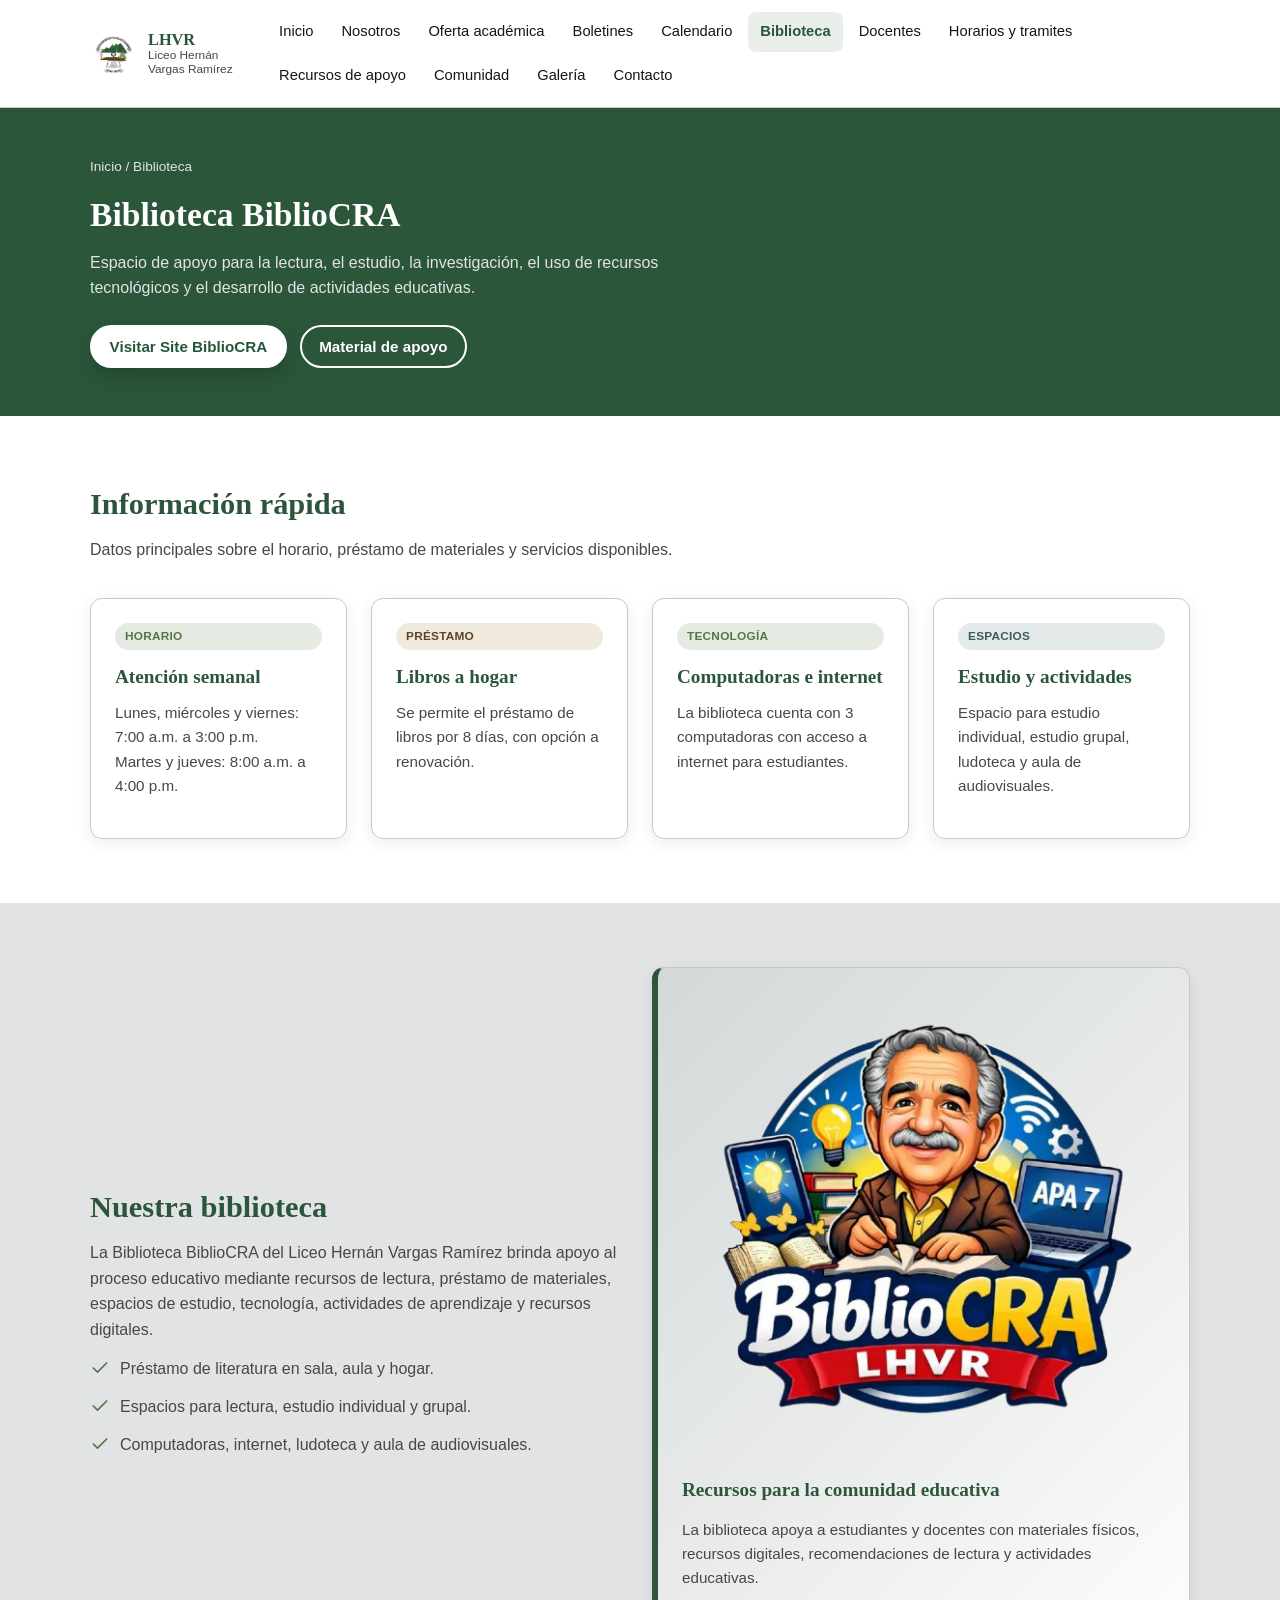
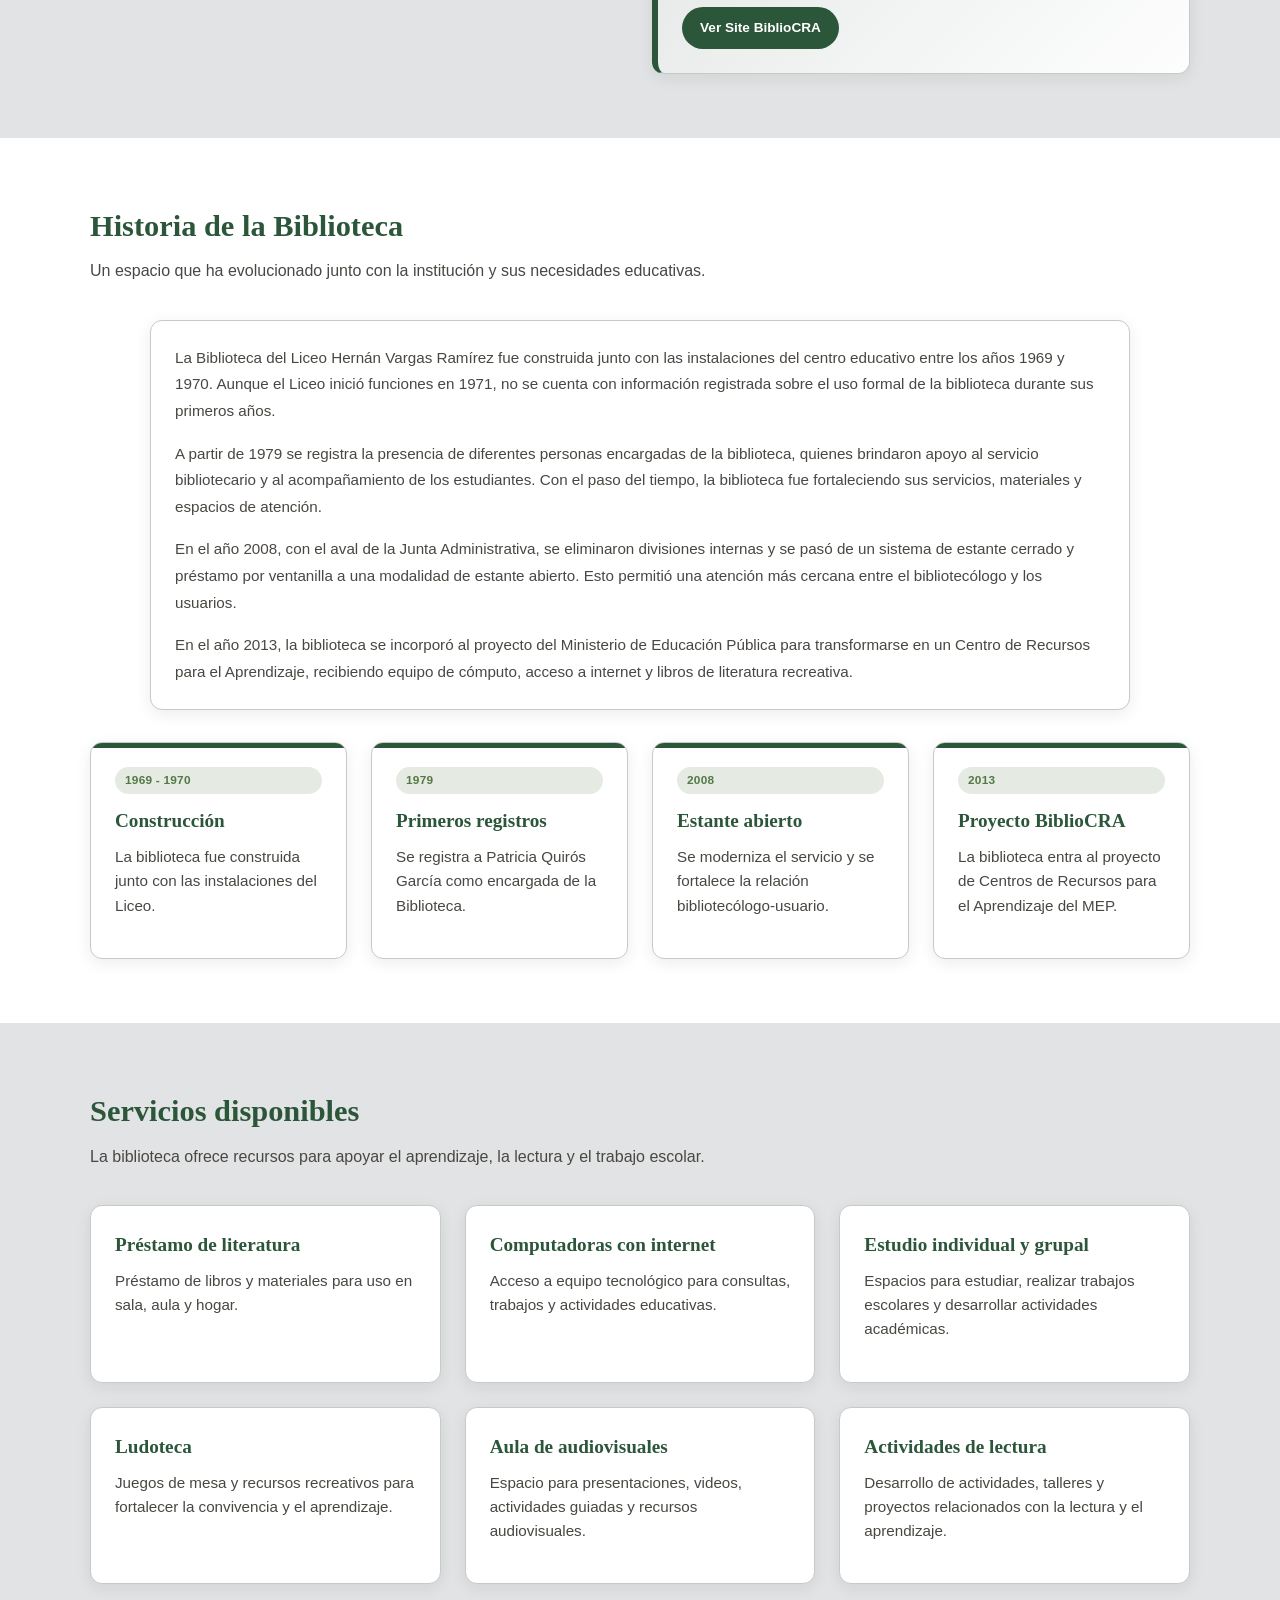
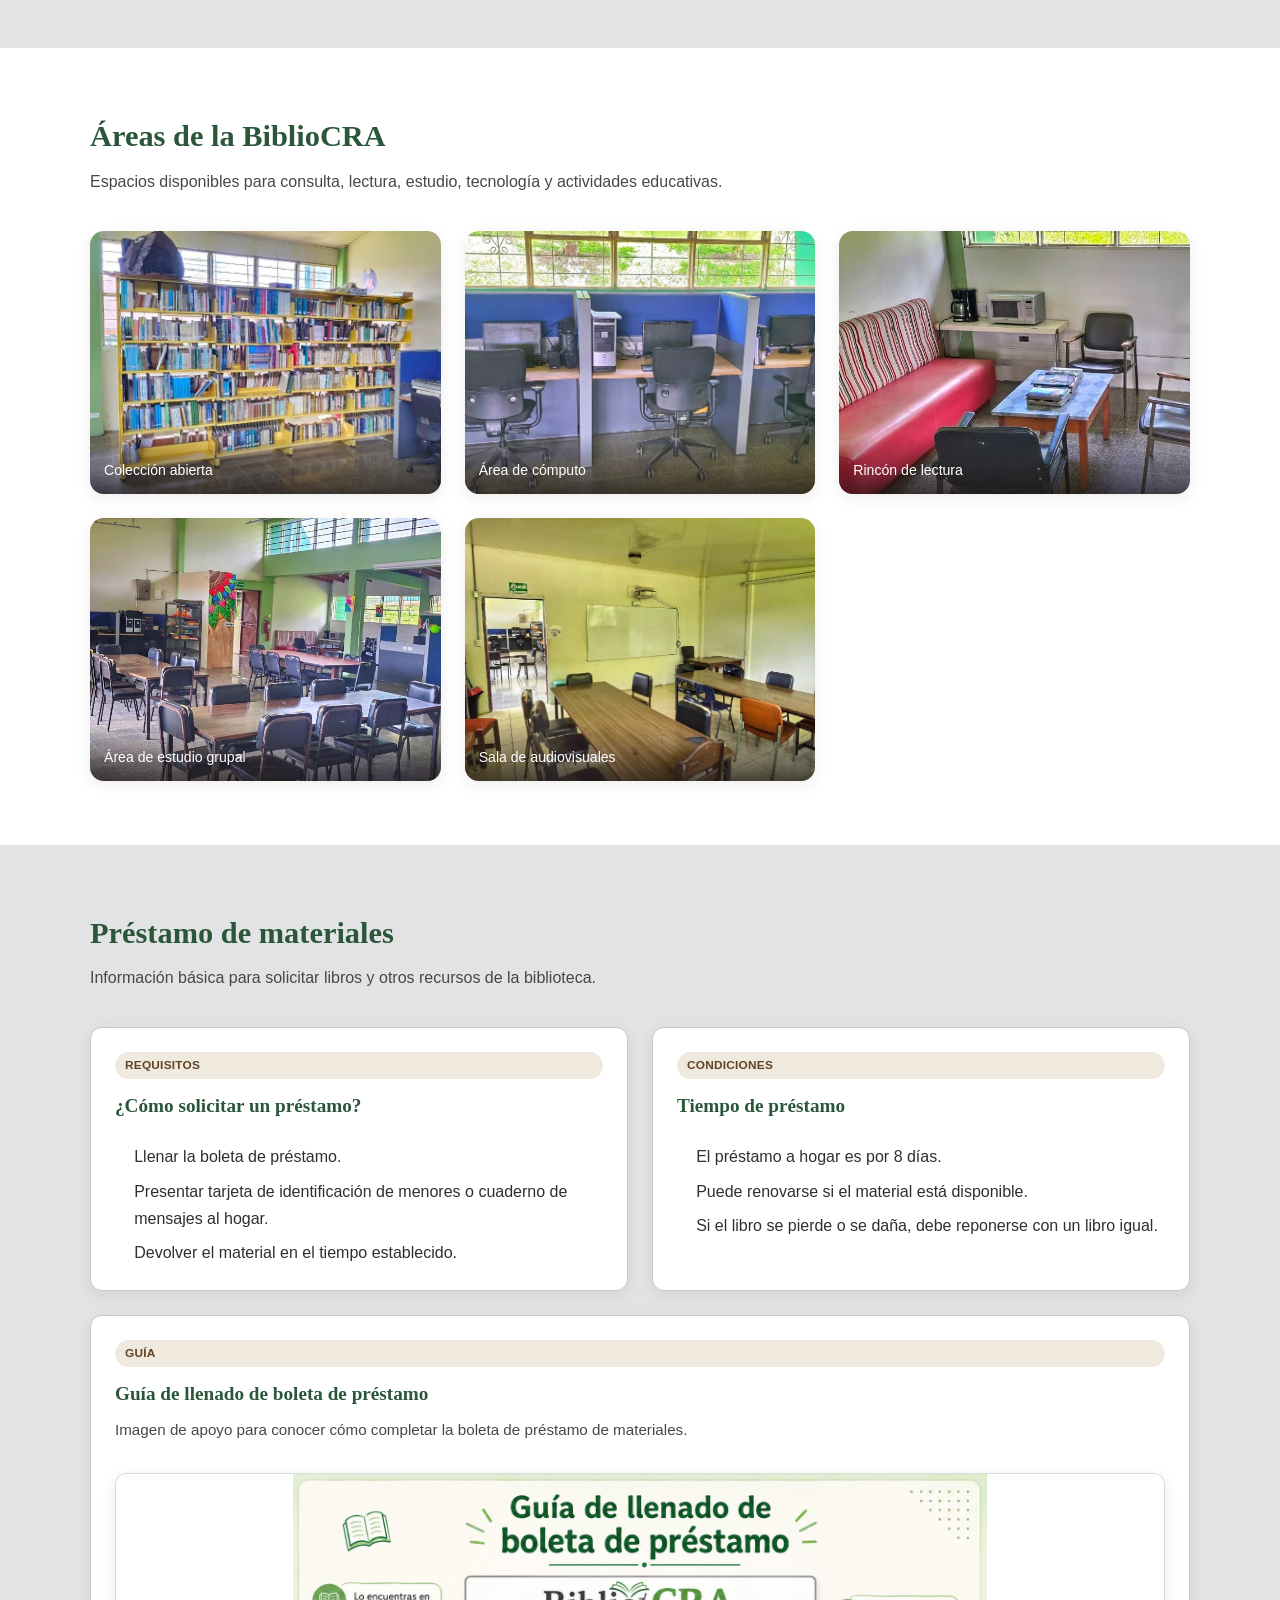
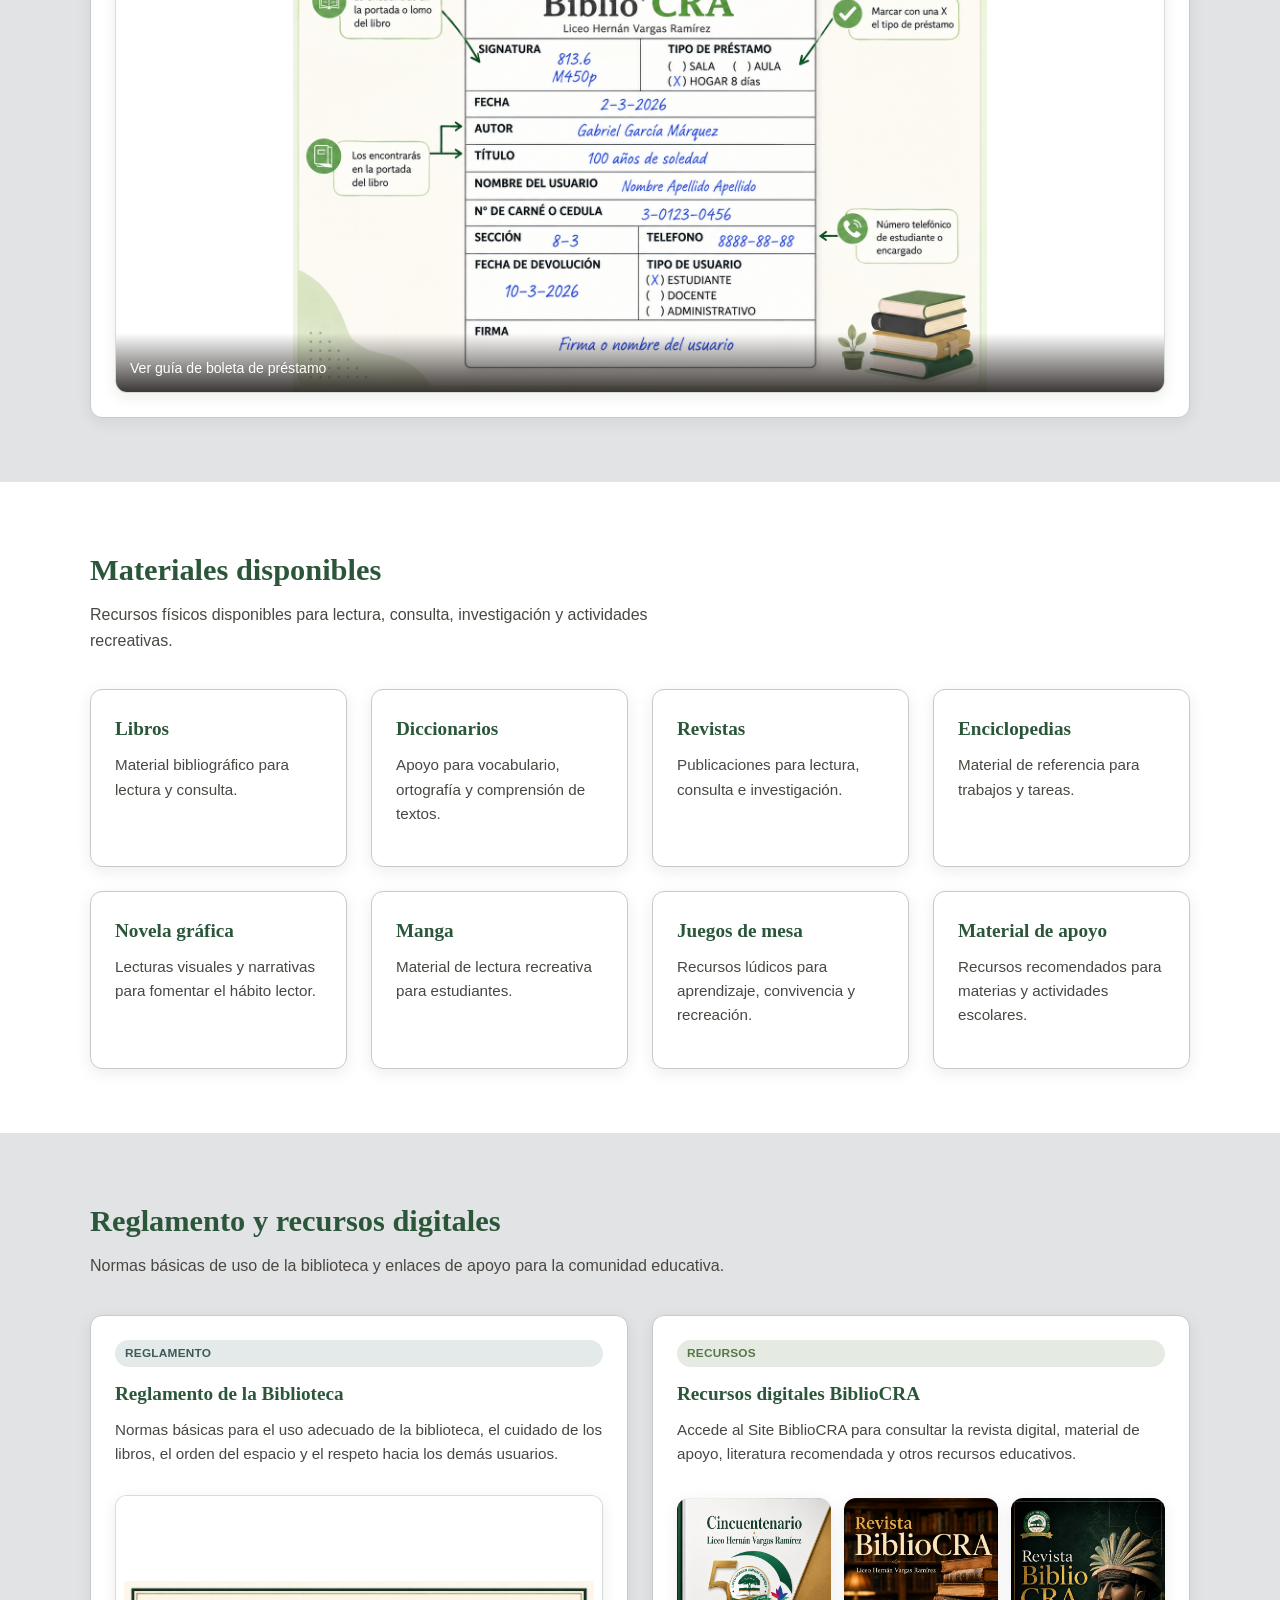
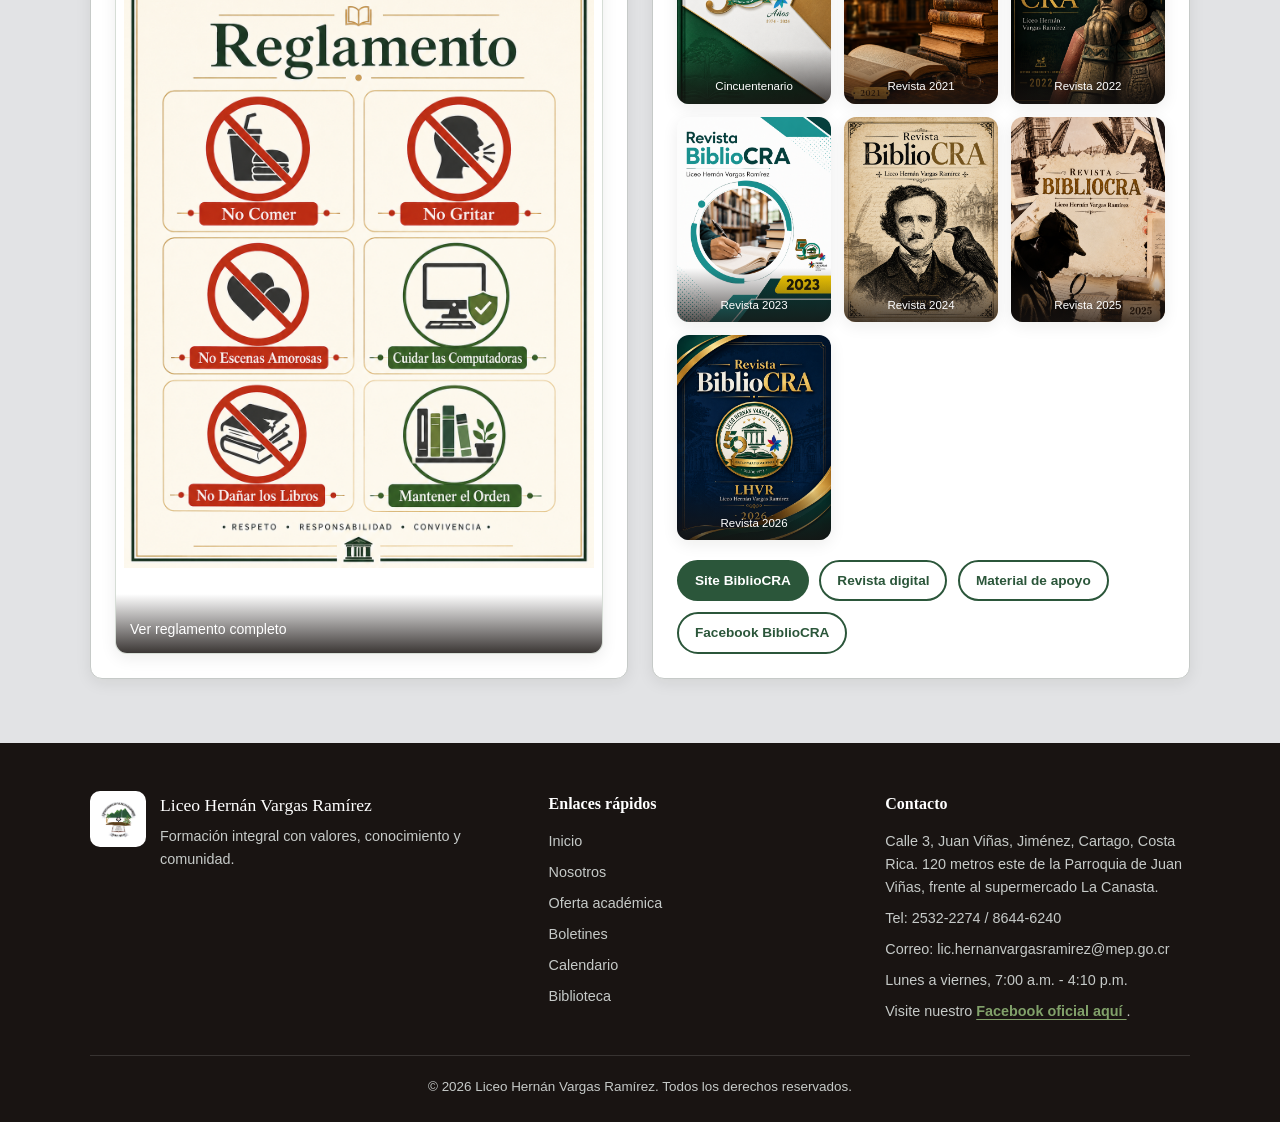
==== pages/biblioteca-recursos.html @ e60ad4ed "Add files via upload" ====
<!DOCTYPE html>
<html lang="es">

<head>
  <meta charset="UTF-8" />
  <meta name="viewport" content="width=device-width, initial-scale=1.0" />

  <title>Biblioteca BiblioCRA | Liceo Hernán Vargas Ramírez</title>

  <meta name="description"
    content="Biblioteca BiblioCRA del Liceo Hernán Vargas Ramírez: servicios, horarios, préstamo de libros, recursos digitales, reglamento y materiales de apoyo." />

  <meta name="theme-color" content="#2b563a" />

  <link rel="stylesheet" href="../css/estilos.css" />
  <link rel="stylesheet" href="../css/responsive.css" />
  <link rel="stylesheet" href="../css/biblioteca.css" />
  <link rel="icon" href="../assets/logos/logo-liceo.jpg" />
</head>

<body data-pagina="biblioteca">
  <div id="encabezado"></div>

  <main>
    <!-- Encabezado principal -->
    <section class="banda">
      <div class="contenedor">
        <p class="migas"><a href="../index.html">Inicio</a> / Biblioteca</p>

        <h1>Biblioteca BiblioCRA</h1>

        <p>
          Espacio de apoyo para la lectura, el estudio, la investigación, el uso de recursos tecnológicos
          y el desarrollo de actividades educativas.
        </p>

        <div class="tarjeta__pie">
          <a class="boton boton--primario" href="https://sites.google.com/view/sitesbibliocra/inicio?authuser=1"
            target="_blank" rel="noopener">
            Visitar Site BiblioCRA
          </a>

          <a class="boton boton--secundario" href="https://sites.google.com/view/sitesbibliocra/material-de-apoyo?authuser=1"
            target="_blank" rel="noopener">
            Material de apoyo
          </a>
        </div>
      </div>
    </section>

    <!-- Información rápida -->
    <section class="seccion">
      <div class="contenedor">
        <div class="encabezado-seccion">
          <h2 class="titulo-seccion">Información rápida</h2>
          <p class="subtitulo-seccion">
            Datos principales sobre el horario, préstamo de materiales y servicios disponibles.
          </p>
        </div>

        <div class="cuadricula cuadricula--4">
          <article class="tarjeta">
            <span class="etiqueta etiqueta--circular">Horario</span>
            <h3 class="tarjeta__titulo">Atención semanal</h3>
            <p class="tarjeta__texto">
              Lunes, miércoles y viernes: 7:00 a.m. a 3:00 p.m.
              <br />
              Martes y jueves: 8:00 a.m. a 4:00 p.m.
            </p>
          </article>

          <article class="tarjeta">
            <span class="etiqueta etiqueta--formulario">Préstamo</span>
            <h3 class="tarjeta__titulo">Libros a hogar</h3>
            <p class="tarjeta__texto">
              Se permite el préstamo de libros por 8 días, con opción a renovación.
            </p>
          </article>

          <article class="tarjeta">
            <span class="etiqueta etiqueta--boletin">Tecnología</span>
            <h3 class="tarjeta__titulo">Computadoras e internet</h3>
            <p class="tarjeta__texto">
              La biblioteca cuenta con 3 computadoras con acceso a internet para estudiantes.
            </p>
          </article>

          <article class="tarjeta">
            <span class="etiqueta etiqueta--reglamento">Espacios</span>
            <h3 class="tarjeta__titulo">Estudio y actividades</h3>
            <p class="tarjeta__texto">
              Espacio para estudio individual, estudio grupal, ludoteca y aula de audiovisuales.
            </p>
          </article>
        </div>
      </div>
    </section>

    <!-- Presentación -->
    <section class="seccion seccion--suave">
      <div class="contenedor">
        <div class="cuadricula cuadricula--2 biblioteca-presentacion">
          <div class="bloque-texto">
            <h2 class="titulo-seccion">Nuestra biblioteca</h2>

            <p>
              La Biblioteca BiblioCRA del Liceo Hernán Vargas Ramírez brinda apoyo al proceso educativo
              mediante recursos de lectura, préstamo de materiales, espacios de estudio, tecnología,
              actividades de aprendizaje y recursos digitales.
            </p>

            <ul class="lista-check">
              <li>
                <svg viewBox="0 0 24 24" fill="none" stroke="currentColor" stroke-width="2" stroke-linecap="round"
                  stroke-linejoin="round">
                  <path d="M20 6 9 17l-5-5" />
                </svg>
                Préstamo de literatura en sala, aula y hogar.
              </li>

              <li>
                <svg viewBox="0 0 24 24" fill="none" stroke="currentColor" stroke-width="2" stroke-linecap="round"
                  stroke-linejoin="round">
                  <path d="M20 6 9 17l-5-5" />
                </svg>
                Espacios para lectura, estudio individual y grupal.
              </li>

              <li>
                <svg viewBox="0 0 24 24" fill="none" stroke="currentColor" stroke-width="2" stroke-linecap="round"
                  stroke-linejoin="round">
                  <path d="M20 6 9 17l-5-5" />
                </svg>
                Computadoras, internet, ludoteca y aula de audiovisuales.
              </li>
            </ul>
          </div>

          <article class="tarjeta biblioteca-destacado">
          <div class="biblioteca-destacado__logo">
            <img src="../assets/img/08-Biblioteca-Logo.png" alt="Logo de BiblioCRA LHVR" loading="lazy" />
          </div>

          <h3 class="tarjeta__titulo">Recursos para la comunidad educativa</h3>

          <p class="tarjeta__texto">
            La biblioteca apoya a estudiantes y docentes con materiales físicos,
            recursos digitales, recomendaciones de lectura y actividades educativas.
          </p>

          <div class="tarjeta__pie">
            <a class="boton boton--primario boton--pequeno"
              href="https://sites.google.com/view/sitesbibliocra/inicio?authuser=1" target="_blank" rel="noopener">
              Ver Site BiblioCRA
            </a>
          </div>
        </article>
        </div>
      </div>
    </section>

    <!-- Historia -->
    <section class="seccion">
      <div class="contenedor">
        <div class="encabezado-seccion">
          <h2 class="titulo-seccion">Historia de la Biblioteca</h2>
          <p class="subtitulo-seccion">
            Un espacio que ha evolucionado junto con la institución y sus necesidades educativas.
          </p>
        </div>

        <article class="tarjeta biblioteca-historia">
          <p class="tarjeta__texto">
            La Biblioteca del Liceo Hernán Vargas Ramírez fue construida junto con las instalaciones del centro
            educativo entre los años 1969 y 1970. Aunque el Liceo inició funciones en 1971, no se cuenta con
            información registrada sobre el uso formal de la biblioteca durante sus primeros años.
          </p>

          <p class="tarjeta__texto">
            A partir de 1979 se registra la presencia de diferentes personas encargadas de la biblioteca,
            quienes brindaron apoyo al servicio bibliotecario y al acompañamiento de los estudiantes.
            Con el paso del tiempo, la biblioteca fue fortaleciendo sus servicios, materiales y espacios de atención.
          </p>

          <p class="tarjeta__texto">
            En el año 2008, con el aval de la Junta Administrativa, se eliminaron divisiones internas y se pasó
            de un sistema de estante cerrado y préstamo por ventanilla a una modalidad de estante abierto.
            Esto permitió una atención más cercana entre el bibliotecólogo y los usuarios.
          </p>

          <p class="tarjeta__texto">
            En el año 2013, la biblioteca se incorporó al proyecto del Ministerio de Educación Pública para
            transformarse en un Centro de Recursos para el Aprendizaje, recibiendo equipo de cómputo,
            acceso a internet y libros de literatura recreativa.
          </p>
        </article>

        <div class="cuadricula cuadricula--4 biblioteca-linea-tiempo">
          <article class="tarjeta">
            <span class="etiqueta etiqueta--circular">1969 - 1970</span>
            <h3 class="tarjeta__titulo">Construcción</h3>
            <p class="tarjeta__texto">
              La biblioteca fue construida junto con las instalaciones del Liceo.
            </p>
          </article>

          <article class="tarjeta">
            <span class="etiqueta etiqueta--circular">1979</span>
            <h3 class="tarjeta__titulo">Primeros registros</h3>
            <p class="tarjeta__texto">
              Se registra a Patricia Quirós García como encargada de la Biblioteca.
            </p>
          </article>

          <article class="tarjeta">
            <span class="etiqueta etiqueta--circular">2008</span>
            <h3 class="tarjeta__titulo">Estante abierto</h3>
            <p class="tarjeta__texto">
              Se moderniza el servicio y se fortalece la relación bibliotecólogo-usuario.
            </p>
          </article>

          <article class="tarjeta">
            <span class="etiqueta etiqueta--circular">2013</span>
            <h3 class="tarjeta__titulo">Proyecto BiblioCRA</h3>
            <p class="tarjeta__texto">
              La biblioteca entra al proyecto de Centros de Recursos para el Aprendizaje del MEP.
            </p>
          </article>
        </div>
      </div>
    </section>

    <!-- Servicios -->
    <section class="seccion seccion--suave">
      <div class="contenedor">
        <div class="encabezado-seccion">
          <h2 class="titulo-seccion">Servicios disponibles</h2>
          <p class="subtitulo-seccion">
            La biblioteca ofrece recursos para apoyar el aprendizaje, la lectura y el trabajo escolar.
          </p>
        </div>

        <div class="cuadricula cuadricula--3">
          <article class="tarjeta">
            <h3 class="tarjeta__titulo">Préstamo de literatura</h3>
            <p class="tarjeta__texto">
              Préstamo de libros y materiales para uso en sala, aula y hogar.
            </p>
          </article>

          <article class="tarjeta">
            <h3 class="tarjeta__titulo">Computadoras con internet</h3>
            <p class="tarjeta__texto">
              Acceso a equipo tecnológico para consultas, trabajos y actividades educativas.
            </p>
          </article>

          <article class="tarjeta">
            <h3 class="tarjeta__titulo">Estudio individual y grupal</h3>
            <p class="tarjeta__texto">
              Espacios para estudiar, realizar trabajos escolares y desarrollar actividades académicas.
            </p>
          </article>

          <article class="tarjeta">
            <h3 class="tarjeta__titulo">Ludoteca</h3>
            <p class="tarjeta__texto">
              Juegos de mesa y recursos recreativos para fortalecer la convivencia y el aprendizaje.
            </p>
          </article>

          <article class="tarjeta">
            <h3 class="tarjeta__titulo">Aula de audiovisuales</h3>
            <p class="tarjeta__texto">
              Espacio para presentaciones, videos, actividades guiadas y recursos audiovisuales.
            </p>
          </article>

          <article class="tarjeta">
            <h3 class="tarjeta__titulo">Actividades de lectura</h3>
            <p class="tarjeta__texto">
              Desarrollo de actividades, talleres y proyectos relacionados con la lectura y el aprendizaje.
            </p>
          </article>
        </div>
      </div>
    </section>

    <!-- Áreas de la biblioteca -->
    <section class="seccion">
      <div class="contenedor">
        <div class="encabezado-seccion">
          <h2 class="titulo-seccion">Áreas de la BiblioCRA</h2>
          <p class="subtitulo-seccion">
            Espacios disponibles para consulta, lectura, estudio, tecnología y actividades educativas.
          </p>
        </div>

        <div class="galeria biblioteca-galeria">
          <figure class="galeria__item">
            <img src="../assets/img/01-Biblioteca.jpg" alt="Colección abierta de la Biblioteca BiblioCRA"
              loading="lazy" />
            <figcaption class="galeria__pie">Colección abierta</figcaption>
          </figure>

          <figure class="galeria__item">
            <img src="../assets/img/02-Biblioteca.jpg" alt="Área de cómputo de la Biblioteca BiblioCRA"
              loading="lazy" />
            <figcaption class="galeria__pie">Área de cómputo</figcaption>
          </figure>

          <figure class="galeria__item">
            <img src="../assets/img/03-Biblioteca.jpg" alt="Rincón de lectura de la Biblioteca BiblioCRA"
              loading="lazy" />
            <figcaption class="galeria__pie">Rincón de lectura</figcaption>
          </figure>

          <figure class="galeria__item">
            <img src="../assets/img/04-Biblioteca.jpg" alt="Área de estudio grupal de la Biblioteca BiblioCRA"
              loading="lazy" />
            <figcaption class="galeria__pie">Área de estudio grupal</figcaption>
          </figure>

          <figure class="galeria__item">
            <img src="../assets/img/05-Biblioteca.jpg" alt="Sala de audiovisuales de la Biblioteca BiblioCRA"
              loading="lazy" />
            <figcaption class="galeria__pie">Sala de audiovisuales</figcaption>
          </figure>
        </div>
      </div>
    </section>

    <!-- Préstamo y guía -->
    <section class="seccion seccion--suave">
      <div class="contenedor">
        <div class="encabezado-seccion">
          <h2 class="titulo-seccion">Préstamo de materiales</h2>
          <p class="subtitulo-seccion">
            Información básica para solicitar libros y otros recursos de la biblioteca.
          </p>
        </div>

        <div class="cuadricula cuadricula--2">
          <article class="tarjeta">
            <span class="etiqueta etiqueta--formulario">Requisitos</span>
            <h3 class="tarjeta__titulo">¿Cómo solicitar un préstamo?</h3>

            <ul class="lista">
              <li>Llenar la boleta de préstamo.</li>
              <li>Presentar tarjeta de identificación de menores o cuaderno de mensajes al hogar.</li>
              <li>Devolver el material en el tiempo establecido.</li>
            </ul>
          </article>

          <article class="tarjeta">
            <span class="etiqueta etiqueta--formulario">Condiciones</span>
            <h3 class="tarjeta__titulo">Tiempo de préstamo</h3>

            <ul class="lista">
              <li>El préstamo a hogar es por 8 días.</li>
              <li>Puede renovarse si el material está disponible.</li>
              <li>Si el libro se pierde o se daña, debe reponerse con un libro igual.</li>
            </ul>
          </article>
        </div>

        <article class="tarjeta biblioteca-documentos">
          <span class="etiqueta etiqueta--formulario">Guía</span>
          <h3 class="tarjeta__titulo">Guía de llenado de boleta de préstamo</h3>
          <p class="tarjeta__texto">
            Imagen de apoyo para conocer cómo completar la boleta de préstamo de materiales.
          </p>

          <figure class="galeria__item biblioteca-documento">
            <img src="../assets/img/06-Biblioteca.png" alt="Guía de llenado de boleta de préstamo de la biblioteca"
              loading="lazy" />
            <figcaption class="galeria__pie">Ver guía de boleta de préstamo</figcaption>
          </figure>
        </article>
      </div>
    </section>

    <!-- Materiales disponibles -->
    <section class="seccion">
      <div class="contenedor">
        <div class="encabezado-seccion">
          <h2 class="titulo-seccion">Materiales disponibles</h2>
          <p class="subtitulo-seccion">
            Recursos físicos disponibles para lectura, consulta, investigación y actividades recreativas.
          </p>
        </div>

        <div class="cuadricula cuadricula--4">
          <article class="tarjeta">
            <h3 class="tarjeta__titulo">Libros</h3>
            <p class="tarjeta__texto">Material bibliográfico para lectura y consulta.</p>
          </article>

          <article class="tarjeta">
            <h3 class="tarjeta__titulo">Diccionarios</h3>
            <p class="tarjeta__texto">Apoyo para vocabulario, ortografía y comprensión de textos.</p>
          </article>

          <article class="tarjeta">
            <h3 class="tarjeta__titulo">Revistas</h3>
            <p class="tarjeta__texto">Publicaciones para lectura, consulta e investigación.</p>
          </article>

          <article class="tarjeta">
            <h3 class="tarjeta__titulo">Enciclopedias</h3>
            <p class="tarjeta__texto">Material de referencia para trabajos y tareas.</p>
          </article>

          <article class="tarjeta">
            <h3 class="tarjeta__titulo">Novela gráfica</h3>
            <p class="tarjeta__texto">Lecturas visuales y narrativas para fomentar el hábito lector.</p>
          </article>

          <article class="tarjeta">
            <h3 class="tarjeta__titulo">Manga</h3>
            <p class="tarjeta__texto">Material de lectura recreativa para estudiantes.</p>
          </article>

          <article class="tarjeta">
            <h3 class="tarjeta__titulo">Juegos de mesa</h3>
            <p class="tarjeta__texto">Recursos lúdicos para aprendizaje, convivencia y recreación.</p>
          </article>

          <article class="tarjeta">
            <h3 class="tarjeta__titulo">Material de apoyo</h3>
            <p class="tarjeta__texto">Recursos recomendados para materias y actividades escolares.</p>
          </article>
        </div>
      </div>
    </section>

    <!-- Reglamento y recursos digitales -->
    <section class="seccion seccion--suave">
      <div class="contenedor">
        <div class="encabezado-seccion">
          <h2 class="titulo-seccion">Reglamento y recursos digitales</h2>
          <p class="subtitulo-seccion">
            Normas básicas de uso de la biblioteca y enlaces de apoyo para la comunidad educativa.
          </p>
        </div>

        <div class="cuadricula cuadricula--2">
          <article class="tarjeta biblioteca-reglamento-card">
            <span class="etiqueta etiqueta--reglamento">Reglamento</span>
            <h3 class="tarjeta__titulo">Reglamento de la Biblioteca</h3>
            <p class="tarjeta__texto">
              Normas básicas para el uso adecuado de la biblioteca, el cuidado de los libros,
              el orden del espacio y el respeto hacia los demás usuarios.
            </p>
            <figure class="galeria__item biblioteca-documento">
              <img src="../assets/img/07-Biblioteca.png" alt="Reglamento de la Biblioteca BiblioCRA" loading="lazy" />
              <figcaption class="galeria__pie">Ver reglamento completo</figcaption>
            </figure>
          </article>

          <article class="tarjeta biblioteca-recursos-card">
            <span class="etiqueta etiqueta--boletin">Recursos</span>

            <h3 class="tarjeta__titulo">Recursos digitales BiblioCRA</h3>

            <p class="tarjeta__texto">
              Accede al Site BiblioCRA para consultar la revista digital, material de apoyo,
              literatura recomendada y otros recursos educativos.
            </p>

            <div class="biblioteca-revistas-mini">
              <figure class="galeria__item biblioteca-revista-mini">
                <img src="../assets/img/09-Bibliocra-50.png" alt="Cincuentenario LHVR" loading="lazy" />
                <figcaption class="galeria__pie">Cincuentenario</figcaption>
              </figure>

              <figure class="galeria__item biblioteca-revista-mini">
                <img src="../assets/img/10-Bibliocra-2021.png" alt="Revista BiblioCRA 2021" loading="lazy" />
                <figcaption class="galeria__pie">Revista 2021</figcaption>
              </figure>

              <figure class="galeria__item biblioteca-revista-mini">
                <img src="../assets/img/11-Bibliocra-2022.png" alt="Revista BiblioCRA 2022" loading="lazy" />
                <figcaption class="galeria__pie">Revista 2022</figcaption>
              </figure>

              <figure class="galeria__item biblioteca-revista-mini">
                <img src="../assets/img/12-Bibliocra-2023.png" alt="Revista BiblioCRA 2023" loading="lazy" />
                <figcaption class="galeria__pie">Revista 2023</figcaption>
              </figure>

              <figure class="galeria__item biblioteca-revista-mini">
                <img src="../assets/img/13-Bibliocra-2024.png" alt="Revista BiblioCRA 2024" loading="lazy" />
                <figcaption class="galeria__pie">Revista 2024</figcaption>
              </figure>

              <figure class="galeria__item biblioteca-revista-mini">
                <img src="../assets/img/14-Bibliocra-2025.png" alt="Revista BiblioCRA 2025" loading="lazy" />
                <figcaption class="galeria__pie">Revista 2025</figcaption>
              </figure>

              <figure class="galeria__item biblioteca-revista-mini">
                <img src="../assets/img/15-Bibliocra-2026.png" alt="Revista BiblioCRA 2026" loading="lazy" />
                <figcaption class="galeria__pie">Revista 2026</figcaption>
              </figure>
            </div>

            <div class="tarjeta__pie">
              <a class="boton boton--primario boton--pequeno"
                href="https://sites.google.com/view/sitesbibliocra/inicio?authuser=1" target="_blank" rel="noopener">
                Site BiblioCRA
              </a>

              <a class="boton boton--secundario boton--pequeno"
                href="https://sites.google.com/view/sitesbibliocra/revista-bibliocra?authuser=1" target="_blank"
                rel="noopener">
                Revista digital
              </a>

              <a class="boton boton--secundario boton--pequeno"
                href="https://sites.google.com/view/sitesbibliocra/material-de-apoyo?authuser=1" target="_blank"
                rel="noopener">
                Material de apoyo
              </a>

              <a class="boton boton--secundario boton--pequeno"
                href="https://www.facebook.com/biblioCRALHVR?locale=es_LA" target="_blank" rel="noopener">
                Facebook BiblioCRA
              </a>
            </div>
          </article>
        </div>
      </div>
    </section>
  </main>

  <!-- Lightbox para abrir imágenes en grande -->
  <div class="lightbox" id="lightboxGaleria" aria-hidden="true">
    <button class="lightbox__cerrar" id="cerrarLightbox" type="button" aria-label="Cerrar imagen">×</button>

    <div class="lightbox__contenido">
      <img id="lightboxImagen" src="" alt="" />
      <p id="lightboxTitulo"></p>
    </div>
  </div>

  <div id="pie"></div>

  <script src="../js/main.js"></script>
</body>

</html>
---- css/estilos.css ----
/* ============================================================
   ESTILOS PRINCIPALES - Liceo Hernán Vargas Ramírez
   ------------------------------------------------------------
   Estructura del archivo:
   1. Variables de color y tipografía (paleta del logo)
   2. Reset y base
   3. Utilidades y contenedores
   4. Encabezado / navegación
   5. Botones
   6. Hero / portada
   7. Secciones y títulos
   8. Tarjetas (cards)
   9. Componentes específicos (boletines, calendario, etc.)
   10. Pie de página (footer)
   NOTA: Los ajustes para móvil y tablet están en responsive.css
   ============================================================ */

/* ===== 1. VARIABLES (paleta basada en el logo) ===== */
:root {
  /* Colores base */
  --color-blanco: #ffffff;
  --color-negro: #191412;
  --color-gris-claro: #e2e3e5;
  --color-gris-medio: #c6cac8;

  /* Verdes institucionales */
  --verde-oscuro: #2b563a;
  /* color principal */
  --verde-medio: #547846;
  /* botones y detalles */
  --verde-claro: #81a16a;
  /* detalles secundarios */

  /* Marrones */
  --marron-tierra: #623418;
  --marron-oscuro: #5f4326;
  --dorado: #ae844b;
  /* acentos */

  /* Detalles puntuales */
  --rojo-vino: #9c443c;
  /* solo avisos importantes */
  --azul-verdoso: #84a19f;
  /* detalles suaves */

  /* Tokens semánticos */
  --fondo: var(--color-blanco);
  --fondo-suave: var(--color-gris-claro);
  --texto: var(--color-negro);
  --texto-suave: #4a4742;
  --borde: var(--color-gris-medio);

  /* Tipografía */
  --fuente-titulos: "Georgia", "Times New Roman", serif;
  --fuente-texto: "Segoe UI", "Helvetica Neue", Arial, sans-serif;

  /* Medidas */
  --ancho-max: 1140px;
  --radio: 12px;
  --sombra: 0 4px 16px rgba(25, 20, 18, 0.08);
  --sombra-fuerte: 0 8px 28px rgba(25, 20, 18, 0.14);
  --transicion: 0.2s ease;
}

/* ===== 2. RESET Y BASE ===== */
* {
  margin: 0;
  padding: 0;
  box-sizing: border-box;
}

html {
  scroll-behavior: smooth;
}

body {
  font-family: var(--fuente-texto);
  color: var(--texto);
  background-color: var(--fondo);
  line-height: 1.6;
  -webkit-font-smoothing: antialiased;
}

img {
  max-width: 100%;
  display: block;
}

a {
  color: var(--verde-oscuro);
  text-decoration: none;
  transition: color var(--transicion);
}

a:hover {
  color: var(--verde-medio);
}

ul {
  list-style: none;
}

/* ===== 3. UTILIDADES Y CONTENEDORES ===== */
.contenedor {
  width: 100%;
  max-width: var(--ancho-max);
  margin: 0 auto;
  padding: 0 20px;
}

.seccion {
  padding: 64px 0;
}

.seccion--suave {
  background-color: var(--fondo-suave);
}

.texto-centrado {
  text-align: center;
}

.espacio-superior {
  margin-top: 24px;
}

/* Etiqueta para marcar contenido editable / de ejemplo */
.editable {
  display: inline-block;
  font-size: 0.72rem;
  letter-spacing: 0.04em;
  text-transform: uppercase;
  color: var(--marron-oscuro);
  background-color: rgba(174, 132, 75, 0.16);
  border: 1px dashed var(--dorado);
  border-radius: 999px;
  padding: 2px 10px;
  margin-bottom: 12px;
}

/* ===== 4. ENCABEZADO / NAVEGACIÓN ===== */
.encabezado {
  position: sticky;
  top: 0;
  z-index: 100;
  background-color: var(--color-blanco);
  border-bottom: 1px solid var(--borde);
  box-shadow: 0 2px 8px rgba(25, 20, 18, 0.04);
}

.barra {
  display: flex;
  align-items: center;
  justify-content: space-between;
  gap: 16px;
  padding: 12px 20px;
  max-width: var(--ancho-max);
  margin: 0 auto;
}

/* Marca / logo en la barra */
.marca {
  display: flex;
  align-items: center;
  gap: 12px;
}

.marca__logo {
  width: 46px;
  height: auto;
}

.marca__texto {
  display: flex;
  flex-direction: column;
  line-height: 1.15;
}

.marca__nombre {
  font-family: var(--fuente-titulos);
  font-weight: 700;
  font-size: 1.02rem;
  color: var(--verde-oscuro);
}

.marca__lema {
  font-size: 0.74rem;
  color: var(--texto-suave);
}

/* Menú principal */
.menu {
  display: flex;
  align-items: center;
  gap: 4px;
  flex-wrap: wrap;
}

.menu__enlace {
  display: block;
  padding: 8px 12px;
  border-radius: 8px;
  font-size: 0.92rem;
  font-weight: 500;
  color: var(--texto);
}

.menu__enlace:hover {
  background-color: var(--fondo-suave);
  color: var(--verde-oscuro);
}

.menu__enlace.activo {
  color: var(--verde-oscuro);
  background-color: rgba(43, 86, 58, 0.1);
  font-weight: 600;
}

/* Botón hamburguesa (oculto en escritorio) */
.boton-menu {
  display: none;
  flex-direction: column;
  justify-content: center;
  gap: 5px;
  width: 44px;
  height: 44px;
  background: none;
  border: 1px solid var(--borde);
  border-radius: 8px;
  cursor: pointer;
}

.boton-menu span {
  display: block;
  width: 22px;
  height: 2px;
  margin: 0 auto;
  background-color: var(--verde-oscuro);
  transition: var(--transicion);
}

/* ===== 5. BOTONES ===== */
.boton {
  display: inline-flex;
  align-items: center;
  justify-content: center;
  gap: 8px;
  padding: 12px 22px;
  border-radius: 999px;
  font-size: 0.95rem;
  font-weight: 600;
  cursor: pointer;
  border: 2px solid transparent;
  transition: var(--transicion);
  text-align: center;
}

.boton--primario {
  background-color: var(--verde-oscuro);
  color: var(--color-blanco);
}

.boton--primario:hover {
  background-color: var(--verde-medio);
  color: var(--color-blanco);
}

.boton--secundario {
  background-color: transparent;
  color: var(--verde-oscuro);
  border-color: var(--verde-oscuro);
}

.boton--secundario:hover {
  background-color: var(--verde-oscuro);
  color: var(--color-blanco);
}

.boton--dorado {
  background-color: var(--dorado);
  color: var(--color-negro);
}

.boton--dorado:hover {
  background-color: var(--marron-oscuro);
  color: var(--color-blanco);
}

.boton--pequeno {
  padding: 8px 16px;
  font-size: 0.85rem;
}

/* ===== 6. HERO / PORTADA ===== */
.hero {
  background-color: var(--fondo-suave);
  padding: 56px 0;
}

.hero__grid {
  display: grid;
  grid-template-columns: 320px 1fr;
  align-items: center;
  gap: 48px;
}

/* Espacio grande, vertical y destacado para el logo */
.hero__logo-marco {
  background-color: var(--color-blanco);
  border: 1px solid var(--borde);
  border-radius: var(--radio);
  box-shadow: var(--sombra);
  padding: 28px;
  display: flex;
  align-items: center;
  justify-content: center;
}

.hero__logo {
  width: 100%;
  max-width: 240px;
  height: auto;
}

.hero__nombre {
  font-family: var(--fuente-titulos);
  font-size: 2.4rem;
  color: var(--verde-oscuro);
  line-height: 1.15;
  margin-bottom: 12px;
}

.hero__lema {
  font-size: 1.15rem;
  color: var(--texto-suave);
  max-width: 520px;
  margin-bottom: 24px;
}

.hero__acciones {
  display: flex;
  flex-wrap: wrap;
  gap: 12px;
}

/* ===== 7. SECCIONES Y TÍTULOS ===== */
.titulo-seccion {
  font-family: var(--fuente-titulos);
  font-size: 1.9rem;
  color: var(--verde-oscuro);
  margin-bottom: 8px;
}

.subtitulo-seccion {
  color: var(--texto-suave);
  max-width: 640px;
  margin-bottom: 36px;
}

.encabezado-seccion {
  margin-bottom: 36px;
}

/* Banda / encabezado de páginas internas */
.banda {
  background-color: var(--verde-oscuro);
  color: var(--color-blanco);
  padding: 48px 0;
}

.banda h1 {
  font-family: var(--fuente-titulos);
  font-size: 2.1rem;
  margin-bottom: 8px;
}

.banda p {
  color: var(--color-gris-claro);
  max-width: 620px;
}

/* Migas de pan */
.migas {
  font-size: 0.85rem;
  color: var(--color-gris-medio);
  margin-bottom: 10px;
}

.migas a {
  color: var(--color-gris-claro);
}

/* ===== 8. TARJETAS (CARDS) ===== */
.cuadricula {
  display: grid;
  gap: 24px;
}

.cuadricula--2 {
  grid-template-columns: repeat(2, 1fr);
}

.cuadricula--3 {
  grid-template-columns: repeat(3, 1fr);
}

.cuadricula--4 {
  grid-template-columns: repeat(4, 1fr);
}

.tarjeta {
  background-color: var(--color-blanco);
  border: 1px solid var(--borde);
  border-radius: var(--radio);
  padding: 24px;
  box-shadow: var(--sombra);
  transition: transform var(--transicion), box-shadow var(--transicion);
  display: flex;
  flex-direction: column;
  height: 100%;
}

.tarjeta:hover {
  transform: translateY(-4px);
  box-shadow: var(--sombra-fuerte);
}

.tarjeta__icono {
  width: 48px;
  height: 48px;
  display: flex;
  align-items: center;
  justify-content: center;
  border-radius: 12px;
  background-color: rgba(43, 86, 58, 0.1);
  color: var(--verde-oscuro);
  margin-bottom: 16px;
}

.tarjeta__icono svg {
  width: 24px;
  height: 24px;
}

.tarjeta__titulo {
  font-family: var(--fuente-titulos);
  font-size: 1.2rem;
  color: var(--verde-oscuro);
  margin-bottom: 8px;
}

.tarjeta__texto {
  color: var(--texto-suave);
  font-size: 0.95rem;
  margin-bottom: 16px;
  flex-grow: 1;
}

.tarjeta__pie {
  margin-top: auto;
  display: flex;
  flex-wrap: wrap;
  gap: 8px;
  align-items: center;
}

/* Accesos rápidos (tarjeta-enlace) */
.acceso {
  text-align: left;
}

.acceso:hover .tarjeta__titulo {
  color: var(--verde-medio);
}

/* Etiquetas / chips de categoría */
.etiqueta {
  display: inline-block;
  font-size: 0.74rem;
  font-weight: 600;
  letter-spacing: 0.02em;
  text-transform: uppercase;
  padding: 4px 10px;
  border-radius: 999px;
  margin-bottom: 12px;
}

.etiqueta--boletin {
  background-color: rgba(84, 120, 70, 0.15);
  color: var(--verde-medio);
}

.etiqueta--comunicado {
  background-color: rgba(174, 132, 75, 0.18);
  color: var(--marron-oscuro);
}

.etiqueta--aviso {
  background-color: rgba(156, 68, 60, 0.14);
  color: var(--rojo-vino);
}

.etiqueta--reglamento {
  background-color: rgba(132, 161, 159, 0.22);
  color: #3d5b59;
}

.etiqueta--circular {
  background-color: rgba(84, 120, 70, 0.15);
  color: var(--verde-medio);
}

.etiqueta--formulario {
  background-color: rgba(174, 132, 75, 0.18);
  color: var(--marron-oscuro);
}

.tarjeta__fecha {
  font-size: 0.82rem;
  color: var(--texto-suave);
  margin-bottom: 6px;
}

/* ===== 9. COMPONENTES ESPECÍFICOS ===== */

/* Filtros (botones de categoría) */
.filtros {
  display: flex;
  flex-wrap: wrap;
  gap: 8px;
  margin-bottom: 28px;
}

.filtro {
  padding: 8px 16px;
  border-radius: 999px;
  border: 1px solid var(--borde);
  background-color: var(--color-blanco);
  color: var(--texto);
  font-size: 0.88rem;
  cursor: pointer;
  transition: var(--transicion);
}

.filtro:hover {
  border-color: var(--verde-medio);
}

.filtro.activo {
  background-color: var(--verde-oscuro);
  color: var(--color-blanco);
  border-color: var(--verde-oscuro);
}

/* Mensaje de carga / vacío */
.estado {
  text-align: center;
  color: var(--texto-suave);
  padding: 40px 0;
  font-style: italic;
}

/* Calendario: lista de actividades */
.actividad {
  display: flex;
  gap: 20px;
  align-items: flex-start;
  background-color: var(--color-blanco);
  border: 1px solid var(--borde);
  border-left: 4px solid var(--verde-medio);
  border-radius: var(--radio);
  padding: 20px;
  box-shadow: var(--sombra);
}

.actividad__fecha {
  flex-shrink: 0;
  width: 76px;
  text-align: center;
  background-color: var(--verde-oscuro);
  color: var(--color-blanco);
  border-radius: 10px;
  padding: 10px 6px;
}

.actividad__dia {
  display: block;
  font-size: 1.6rem;
  font-weight: 700;
  font-family: var(--fuente-titulos);
  line-height: 1;
}

.actividad__mes {
  display: block;
  font-size: 0.72rem;
  text-transform: uppercase;
  letter-spacing: 0.06em;
  margin-top: 4px;
}

.actividad__info h3 {
  font-family: var(--fuente-titulos);
  color: var(--verde-oscuro);
  font-size: 1.12rem;
  margin-bottom: 4px;
}

.actividad__info p {
  color: var(--texto-suave);
  font-size: 0.92rem;
  margin-bottom: 6px;
}

.actividad__lugar {
  font-size: 0.82rem;
  color: var(--marron-oscuro);
  font-weight: 600;
}

.lista-actividades {
  display: grid;
  gap: 16px;
}

/* Directorio docente */
.docente {
  text-align: center;
  align-items: center;
}

.docente__avatar {
  width: 84px;
  height: 84px;
  border-radius: 50%;
  background-color: var(--fondo-suave);
  color: var(--verde-oscuro);
  display: flex;
  align-items: center;
  justify-content: center;
  font-family: var(--fuente-titulos);
  font-size: 1.6rem;
  font-weight: 700;
  margin: 0 auto 14px;
  border: 2px solid var(--verde-claro);
}

.docente__nombre {
  font-family: var(--fuente-titulos);
  font-size: 1.1rem;
  color: var(--verde-oscuro);
  margin-bottom: 2px;
}

.docente__area {
  color: var(--marron-oscuro);
  font-weight: 600;
  font-size: 0.9rem;
  margin-bottom: 10px;
}

.docente__correo {
  font-size: 0.86rem;
  word-break: break-word;
}

/* Galería */
.galeria {
  display: grid;
  grid-template-columns: repeat(3, 1fr);
  gap: 16px;
}

.galeria__item {
  position: relative;
  border-radius: var(--radio);
  overflow: hidden;
  box-shadow: var(--sombra);
  aspect-ratio: 4 / 3;
}

.galeria__item img {
  width: 100%;
  height: 100%;
  object-fit: cover;
  transition: transform 0.4s ease;
}

.galeria__item:hover img {
  transform: scale(1.05);
}

.galeria__pie {
  position: absolute;
  left: 0;
  right: 0;
  bottom: 0;
  background: linear-gradient(to top, rgba(25, 20, 18, 0.75), transparent);
  color: var(--color-blanco);
  padding: 24px 14px 12px;
  font-size: 0.88rem;
}

/* Listas con icono (info comunidad, biblioteca) */
.lista-check {
  display: grid;
  gap: 12px;
}

.lista-check li {
  display: flex;
  gap: 10px;
  align-items: flex-start;
  color: var(--texto-suave);
}

.lista-check svg {
  flex-shrink: 0;
  width: 20px;
  height: 20px;
  color: var(--verde-medio);
  margin-top: 2px;
}

/* Bloque de texto / contenido editable */
.bloque-texto h3 {
  font-family: var(--fuente-titulos);
  color: var(--verde-oscuro);
  font-size: 1.25rem;
  margin-bottom: 10px;
  margin-top: 24px;
}

.bloque-texto h3:first-child {
  margin-top: 0;
}

.bloque-texto p {
  color: var(--texto-suave);
  margin-bottom: 14px;
}

/* Datos institucionales (lista) */
.datos {
  display: grid;
  gap: 14px;
}

.datos li {
  display: flex;
  justify-content: space-between;
  gap: 16px;
  padding-bottom: 12px;
  border-bottom: 1px solid var(--borde);
}

.datos li span:first-child {
  color: var(--texto-suave);
}

.datos li span:last-child {
  font-weight: 600;
  text-align: right;
}

/* Formulario de contacto */
.formulario {
  display: grid;
  gap: 16px;
}

.campo {
  display: flex;
  flex-direction: column;
  gap: 6px;
}

.campo label {
  font-size: 0.88rem;
  font-weight: 600;
}

.campo input,
.campo textarea {
  font-family: inherit;
  font-size: 0.95rem;
  padding: 12px 14px;
  border: 1px solid var(--borde);
  border-radius: 10px;
  background-color: var(--color-blanco);
  color: var(--texto);
}

.campo input:focus,
.campo textarea:focus {
  outline: 2px solid var(--verde-claro);
  border-color: var(--verde-medio);
}

/* Mensaje de estado del formulario (validación) */
.formulario__estado {
  font-size: 0.9rem;
  font-weight: 600;
  min-height: 1.2em;
}

.formulario__estado--error {
  color: #b3261e;
}

.formulario__estado--exito {
  color: var(--verde-medio);
}

/* Mapa de contacto */
body[data-pagina="contacto"] .mapa-marco {
  width: 100%;
  height: 360px;
  padding: 0;
  margin: 0;
  overflow: hidden;
  border-radius: var(--radio);
  border: 1px solid var(--borde);
  box-shadow: var(--sombra);
  background-color: var(--fondo-suave);
}

body[data-pagina="contacto"] .mapa-marco iframe {
  width: 100%;
  height: 100%;
  display: block;
  border: 0;
}

@media (max-width: 768px) {
  body[data-pagina="contacto"] .mapa-marco {
    height: 300px;
  }
}

/* Tarjeta de información de contacto */
.info-contacto {
  display: grid;
  gap: 18px;
}

.info-contacto li {
  display: flex;
  gap: 12px;
  align-items: flex-start;
}

.info-contacto svg {
  flex-shrink: 0;
  width: 22px;
  height: 22px;
  color: var(--verde-medio);
  margin-top: 2px;
}

.info-contacto strong {
  display: block;
  color: var(--verde-oscuro);
  font-family: var(--fuente-titulos);
  margin-bottom: 2px;
}

.info-contacto__enlace {
  color: var(--verde-oscuro);
  font-weight: 700;
  text-decoration: underline;
  text-underline-offset: 3px;
}

.info-contacto__enlace:hover {
  color: var(--verde-claro);
}

/* ===== 10. PIE DE PÁGINA (FOOTER) ===== */
.pie {
  background-color: var(--color-negro);
  color: var(--color-gris-claro);
  padding: 48px 0 24px;
}

.pie__grid {
  display: grid;
  grid-template-columns: 1.4fr 1fr 1fr;
  gap: 32px;
  margin-bottom: 32px;
}

.pie__marca {
  display: flex;
  gap: 14px;
  align-items: flex-start;
}

.pie__logo {
  width: 56px;
  background-color: var(--color-blanco);
  border-radius: 10px;
  padding: 6px;
}

.pie__nombre {
  font-family: var(--fuente-titulos);
  color: var(--color-blanco);
  font-size: 1.1rem;
  margin-bottom: 6px;
}

.pie__texto {
  font-size: 0.9rem;
  color: var(--color-gris-medio);
  max-width: 320px;
}

.pie h4 {
  color: var(--color-blanco);
  font-family: var(--fuente-titulos);
  margin-bottom: 14px;
  font-size: 1rem;
}

.pie__lista {
  display: grid;
  gap: 8px;
}

.pie__lista a,
.pie__lista li {
  color: var(--color-gris-medio);
  font-size: 0.9rem;
}

.pie__lista a:hover {
  color: var(--verde-claro);
}

.pie__lista a.pie__link-social {
  color: var(--verde-claro);
  font-weight: 700;
  text-decoration: underline;
  text-underline-offset: 3px;
}

.pie__lista a.pie__link-social:hover {
  color: var(--color-blanco);
}

.pie__base {
  border-top: 1px solid rgba(226, 227, 229, 0.15);
  padding-top: 20px;
  text-align: center;
  font-size: 0.84rem;
  color: var(--color-gris-medio);
}

/* Foco visible para accesibilidad */
:focus-visible {
  outline: 3px solid var(--verde-claro);
  outline-offset: 2px;
}


/* ============================================================
   LIGHTBOX DE GALERÍA
   ------------------------------------------------------------
   Permite abrir las imágenes de la galería en grande.
   ============================================================ */

.galeria__item {
  cursor: pointer;
}

.galeria__item:focus {
  outline: 3px solid var(--verde-claro);
  outline-offset: 4px;
}

body.sin-scroll {
  overflow: hidden;
}

.lightbox {
  position: fixed;
  inset: 0;
  z-index: 9999;
  display: flex;
  align-items: center;
  justify-content: center;
  padding: 24px;
  background: rgba(0, 0, 0, 0.82);
  opacity: 0;
  visibility: hidden;
  pointer-events: none;
  transition: opacity 0.25s ease, visibility 0.25s ease;
}

.lightbox.lightbox--activo {
  opacity: 1;
  visibility: visible;
  pointer-events: auto;
}

.lightbox__contenido {
  max-width: 1100px;
  width: 100%;
  text-align: center;
}

.lightbox__contenido img {
  max-width: 100%;
  max-height: 78vh;
  margin: 0 auto;
  object-fit: contain;
  border-radius: 14px;
  box-shadow: 0 18px 50px rgba(0, 0, 0, 0.45);
  background: #111;
}

#lightboxTitulo {
  margin-top: 14px;
  color: #ffffff;
  font-size: 1rem;
  font-weight: 700;
}

.lightbox__cerrar {
  position: absolute;
  top: 22px;
  right: 24px;
  width: 44px;
  height: 44px;
  border: none;
  border-radius: 999px;
  background: #ffffff;
  color: #173824;
  font-size: 2rem;
  line-height: 1;
  cursor: pointer;
  font-weight: 700;
  transition: background 0.2s ease, transform 0.2s ease;
}

.lightbox__cerrar:hover {
  background: #e8f1ec;
  transform: scale(1.05);
}

@media (max-width: 600px) {
  .lightbox {
    padding: 16px;
  }

  .lightbox__contenido img {
    max-height: 72vh;
  }

  .lightbox__cerrar {
    top: 14px;
    right: 14px;
    width: 40px;
    height: 40px;
    font-size: 1.7rem;
  }

  #lightboxTitulo {
    font-size: 0.9rem;
  }
}

/* ===== DATOS INSTITUCIONALES - NOSOTROS ===== */
body[data-pagina="nosotros"] .datos-institucionales .contenedor {
  grid-template-columns: 0.7fr 1.3fr;
  gap: 4rem;
}

body[data-pagina="nosotros"] .datos-institucionales .bloque-texto {
  min-width: 300px;
}

body[data-pagina="nosotros"] .datos-institucionales .titulo-seccion {
  white-space: nowrap;
}

body[data-pagina="nosotros"] .datos-institucionales .datos {
  width: 760px;
  max-width: 760px;
  justify-self: end;
  transform: translateX(320px);
}

@media (max-width: 1200px) {
  body[data-pagina="nosotros"] .datos-institucionales .datos {
    transform: translateX(40px);
  }
}

@media (max-width: 900px) {
  body[data-pagina="nosotros"] .datos-institucionales .contenedor {
    grid-template-columns: 1fr;
    gap: 2rem;
  }

  body[data-pagina="nosotros"] .datos-institucionales .bloque-texto {
    min-width: 0;
  }

  body[data-pagina="nosotros"] .datos-institucionales .titulo-seccion {
    white-space: normal;
  }

  body[data-pagina="nosotros"] .datos-institucionales .datos {
    width: 100%;
    max-width: 100%;
    justify-self: stretch;
    transform: none;
  }
}
---- css/responsive.css ----
/* ============================================================
   ESTILOS RESPONSIVE - Liceo Hernán Vargas Ramírez
   ------------------------------------------------------------
   Ajustes para tablet y celular.
   Puntos de corte:
   - hasta 992px  -> tablet
   - hasta 768px  -> tablet pequeña / menú hamburguesa
   - hasta 560px  -> celular
   ============================================================ */

/* ===== TABLET (<= 992px) ===== */
@media (max-width: 992px) {
  .hero__grid {
    grid-template-columns: 260px 1fr;
    gap: 32px;
  }

  .hero__nombre {
    font-size: 2rem;
  }

  .cuadricula--4 {
    grid-template-columns: repeat(2, 1fr);
  }

  .cuadricula--3 {
    grid-template-columns: repeat(2, 1fr);
  }

  .galeria {
    grid-template-columns: repeat(2, 1fr);
  }

  .pie__grid {
    grid-template-columns: 1fr 1fr;
  }
}

/* ===== MENÚ HAMBURGUESA (<= 768px) ===== */
@media (max-width: 768px) {
  /* Mostrar botón hamburguesa */
  .boton-menu {
    display: flex;
  }

  /* El menú se oculta y se despliega desde arriba */
  .menu {g
    position: absolute;
    top: 100%;
    left: 0;
    right: 0;
    flex-direction: column;
    align-items: stretch;
    gap: 0;
    background-color: var(--color-blanco);
    border-top: 1px solid var(--borde);
    box-shadow: var(--sombra);
    padding: 8px;
    max-height: 0;
    overflow: hidden;
    opacity: 0;
    transition: max-height 0.3s ease, opacity 0.2s ease;
  }

  .menu.abierto {
    max-height: 640px;
    opacity: 1;
  }

  .menu__enlace {
    padding: 12px 14px;
    border-radius: 8px;
  }

  /* Animación del icono hamburguesa a "X" */
  .boton-menu.activo span:nth-child(1) {
    transform: translateY(7px) rotate(45deg);
  }

  .boton-menu.activo span:nth-child(2) {
    opacity: 0;
  }

  .boton-menu.activo span:nth-child(3) {
    transform: translateY(-7px) rotate(-45deg);
  }

  /* Encabezado pasa a posición relativa para anclar el menú */
  .barra {
    position: relative;
  }
}

/* ===== TABLET PEQUEÑA / CELULAR GRANDE (<= 768px) ===== */
@media (max-width: 768px) {
  .seccion {
    padding: 48px 0;
  }

  /* El hero pasa a una sola columna y el logo se centra arriba */
  .hero__grid {
    grid-template-columns: 1fr;
    text-align: center;
  }

  .hero__logo-marco {
    max-width: 260px;
    margin: 0 auto;
  }

  .hero__lema {
    margin-left: auto;
    margin-right: auto;
  }

  .hero__acciones {
    justify-content: center;
  }

  .cuadricula--2 {
    grid-template-columns: 1fr;
  }

  .datos li {
    flex-direction: column;
    gap: 2px;
  }

  .datos li span:last-child {
    text-align: left;
  }
}

/* ===== CELULAR (<= 560px) ===== */
@media (max-width: 560px) {
  .hero__nombre {
    font-size: 1.7rem;
  }

  .titulo-seccion {
    font-size: 1.55rem;
  }

  .banda h1 {
    font-size: 1.7rem;
  }

  .cuadricula--3,
  .cuadricula--4 {
    grid-template-columns: 1fr;
  }

  .galeria {
    grid-template-columns: 1fr;
  }

  .pie__grid {
    grid-template-columns: 1fr;
  }

  .marca__lema {
    display: none; /* ahorra espacio en pantallas muy pequeñas */
  }

  .actividad {
    flex-direction: column;
    gap: 12px;
  }

  .actividad__fecha {
    width: auto;
    display: inline-flex;
    flex-direction: column;
    align-self: flex-start;
    padding: 8px 14px;
  }

  .hero__acciones .boton {
    width: 100%;
  }
}
---- css/biblioteca.css ----
/* ============================================================
   BIBLIOTECA.CSS - Liceo Hernán Vargas Ramírez
   ------------------------------------------------------------
   Estilos específicos para la página Biblioteca BiblioCRA.
   Usa las clases generales del sitio y solo ajusta esta página.
   ============================================================ */

/* ===== BOTONES DEL ENCABEZADO ===== */
body[data-pagina="biblioteca"] .banda .tarjeta__pie {
  margin-top: 1.5rem;
  padding-top: 0;
  border-top: none;
  display: flex;
  flex-wrap: wrap;
  gap: 0.75rem;
}

/* ===== PRESENTACIÓN ===== */
.biblioteca-presentacion {
  align-items: center;
}

.biblioteca-destacado {
  border-left: 6px solid var(--color-primario, #2b563a);
  background:
    linear-gradient(135deg, rgba(43, 86, 58, 0.08), rgba(255, 255, 255, 0.95));
}

.biblioteca-destacado .tarjeta__titulo {
  margin-bottom: 0.75rem;
}

/* ===== HISTORIA ===== */
.biblioteca-historia {
  max-width: 980px;
  margin: 0 auto 2rem;
}

.biblioteca-historia .tarjeta__texto {
  margin-bottom: 1rem;
  line-height: 1.75;
}

.biblioteca-historia .tarjeta__texto:last-child {
  margin-bottom: 0;
}

/* ===== LÍNEA DE TIEMPO ===== */
.biblioteca-linea-tiempo {
  margin-top: 1.5rem;
}

.biblioteca-linea-tiempo .tarjeta {
  position: relative;
  overflow: hidden;
}

.biblioteca-linea-tiempo .tarjeta::before {
  content: "";
  position: absolute;
  top: 0;
  left: 0;
  width: 100%;
  height: 5px;
  background: var(--color-primario, #2b563a);
}

/* ===== GALERÍA DE ÁREAS ===== */
.biblioteca-galeria {
  grid-template-columns: repeat(auto-fit, minmax(220px, 1fr));
}

.biblioteca-galeria .galeria__item {
  min-height: 210px;
}

/* ===== DOCUMENTOS EN IMAGEN: REGLAMENTO Y BOLETA ===== */
.biblioteca-documentos {
  margin-top: 1.5rem;
}

.biblioteca-documento {
  margin-top: 1rem;
  aspect-ratio: auto;
  min-height: 320px;
  max-height: 520px;
  background: #f7f7f4;
  border: 1px solid rgba(43, 86, 58, 0.16);
  display: flex;
  align-items: center;
  justify-content: center;
}

.biblioteca-documento img {
  width: 100%;
  height: 100%;
  max-height: 520px;
  object-fit: contain;
  background: #ffffff;
}

.biblioteca-documento .galeria__pie {
  background: linear-gradient(to top, rgba(25, 20, 18, 0.85), transparent);
}

/* ===== LISTAS DENTRO DE TARJETAS ===== */
body[data-pagina="biblioteca"] .lista {
  margin-top: 0.85rem;
  padding-left: 1.2rem;
  color: var(--color-texto, #2f2f2f);
  line-height: 1.7;
}

body[data-pagina="biblioteca"] .lista li {
  margin-bottom: 0.45rem;
}

body[data-pagina="biblioteca"] .lista li:last-child {
  margin-bottom: 0;
}

/* ===== MATERIAL DISPONIBLE ===== */
body[data-pagina="biblioteca"] .cuadricula--4 .tarjeta {
  transition: transform 0.2s ease, box-shadow 0.2s ease;
}

body[data-pagina="biblioteca"] .cuadricula--4 .tarjeta:hover {
  transform: translateY(-4px);
  box-shadow: 0 14px 32px rgba(0, 0, 0, 0.12);
}

/* ===== AJUSTES DE BOTONES EN RECURSOS ===== */
body[data-pagina="biblioteca"] .tarjeta__pie {
  display: flex;
  flex-wrap: wrap;
  gap: 0.65rem;
}

/* ===== RESPONSIVE ===== */
@media (max-width: 900px) {
  .biblioteca-presentacion {
    gap: 1.5rem;
  }

  .biblioteca-documento {
    min-height: 280px;
    max-height: 460px;
  }

  .biblioteca-documento img {
    max-height: 460px;
  }
}

@media (max-width: 600px) {
  body[data-pagina="biblioteca"] .banda .tarjeta__pie {
    flex-direction: column;
    align-items: stretch;
  }

  body[data-pagina="biblioteca"] .banda .boton {
    width: 100%;
    text-align: center;
  }

  .biblioteca-galeria {
    grid-template-columns: 1fr;
  }

  .biblioteca-galeria .galeria__item {
    min-height: 220px;
  }

  .biblioteca-documento {
    min-height: 260px;
    max-height: 420px;
  }

  .biblioteca-documento img {
    max-height: 420px;
  }
}

/* ============================================================
   CORRECCIONES VISUALES BIBLIOTECA
   ============================================================ */

/* Botones del encabezado de biblioteca */
body[data-pagina="biblioteca"] .banda .tarjeta__pie {
  margin-top: 1.5rem;
  padding-top: 0;
  border-top: none;
  display: flex;
  flex-wrap: wrap;
  gap: 0.8rem;
}

body[data-pagina="biblioteca"] .banda .boton {
  display: inline-flex;
  align-items: center;
  justify-content: center;
  min-height: 42px;
  padding: 0.75rem 1.1rem;
  border-radius: 999px;
  font-weight: 700;
  text-decoration: none;
  line-height: 1;
  transition: transform 0.2s ease, box-shadow 0.2s ease, background 0.2s ease;
}

body[data-pagina="biblioteca"] .banda .boton--primario {
  background: #ffffff;
  color: #25563a;
  border: 2px solid #ffffff;
  box-shadow: 0 8px 20px rgba(0, 0, 0, 0.18);
}

body[data-pagina="biblioteca"] .banda .boton--secundario {
  background: transparent;
  color: #ffffff;
  border: 2px solid #ffffff;
}

body[data-pagina="biblioteca"] .banda .boton:hover {
  transform: translateY(-2px);
  box-shadow: 0 12px 26px rgba(0, 0, 0, 0.22);
}

/* Separación correcta entre imágenes de áreas */
body[data-pagina="biblioteca"] .biblioteca-galeria {
  display: grid !important;
  grid-template-columns: repeat(auto-fit, minmax(260px, 1fr)) !important;
  column-gap: 24px !important;
  row-gap: 24px !important;
  gap: 24px !important;
  margin-top: 1.5rem;
}

body[data-pagina="biblioteca"] .biblioteca-galeria .galeria__item {
  width: 100%;
  min-height: 220px;
  margin: 0 !important;
  border-radius: 14px;
  overflow: hidden;
  box-shadow: var(--sombra);
}

body[data-pagina="biblioteca"] .biblioteca-galeria .galeria__item img {
  width: 100%;
  height: 100%;
  object-fit: cover;
}

/* En móvil los botones del encabezado quedan uno debajo del otro */
@media (max-width: 600px) {
  body[data-pagina="biblioteca"] .banda .tarjeta__pie {
    flex-direction: column;
    align-items: stretch;
  }

  body[data-pagina="biblioteca"] .banda .boton {
    width: 100%;
    text-align: center;
  }

  .biblioteca-galeria {
    grid-template-columns: 1fr;
    gap: 1rem;
  }
}

/* ===== MINI GALERÍA DE REVISTAS BIBLIOCRA ===== */
.biblioteca-revistas-mini {
  display: grid;
  grid-template-columns: repeat(3, 1fr);
  gap: 0.8rem;
  margin: 1rem 0 1.2rem;
}

.biblioteca-revista-mini {
  min-height: 130px;
  aspect-ratio: 3 / 4;
  border-radius: 12px;
  box-shadow: var(--sombra);
}

.biblioteca-revista-mini img {
  width: 100%;
  height: 100%;
  object-fit: cover;
}

.biblioteca-revista-mini .galeria__pie {
  padding: 28px 8px 8px;
  font-size: 0.72rem;
  text-align: center;
}

.biblioteca-recursos-card .tarjeta__pie {
  margin-top: auto;
}

@media (max-width: 700px) {
  .biblioteca-revistas-mini {
    grid-template-columns: repeat(2, 1fr);
  }
}

body[data-pagina="biblioteca"] .biblioteca-documento {
  margin-top: 0.9rem;
}

/* ===== TARJETA DEL REGLAMENTO ===== */
.biblioteca-reglamento-card {
  justify-content: flex-start;
}

.biblioteca-reglamento-card .tarjeta__texto {
  flex-grow: 0;
  margin-bottom: 0.8rem;
}

.biblioteca-reglamento-card .biblioteca-documento {
  margin-top: 0.5rem;
}

/* ===== AJUSTE FINAL: REGLAMENTO MÁS ALTO ===== */
.biblioteca-reglamento-card {
  display: flex;
  flex-direction: column;
}

.biblioteca-reglamento-card .tarjeta__texto {
  flex-grow: 0;
  margin-bottom: 0.9rem;
}

.biblioteca-reglamento-card .biblioteca-documento {
  flex-grow: 1;
  width: 100%;
  min-height: 560px;
  max-height: none;
  margin-top: 0.5rem;
  display: flex;
  align-items: center;
  justify-content: center;
}

.biblioteca-reglamento-card .biblioteca-documento img {
  width: 100%;
  height: 100%;
  max-height: none;
  object-fit: contain;
  padding: 8px;
  background: #ffffff;
}

@media (max-width: 900px) {
  .biblioteca-reglamento-card .biblioteca-documento {
    min-height: 460px;
  }
}

@media (max-width: 600px) {
  .biblioteca-reglamento-card .biblioteca-documento {
    min-height: 380px;
  }
}
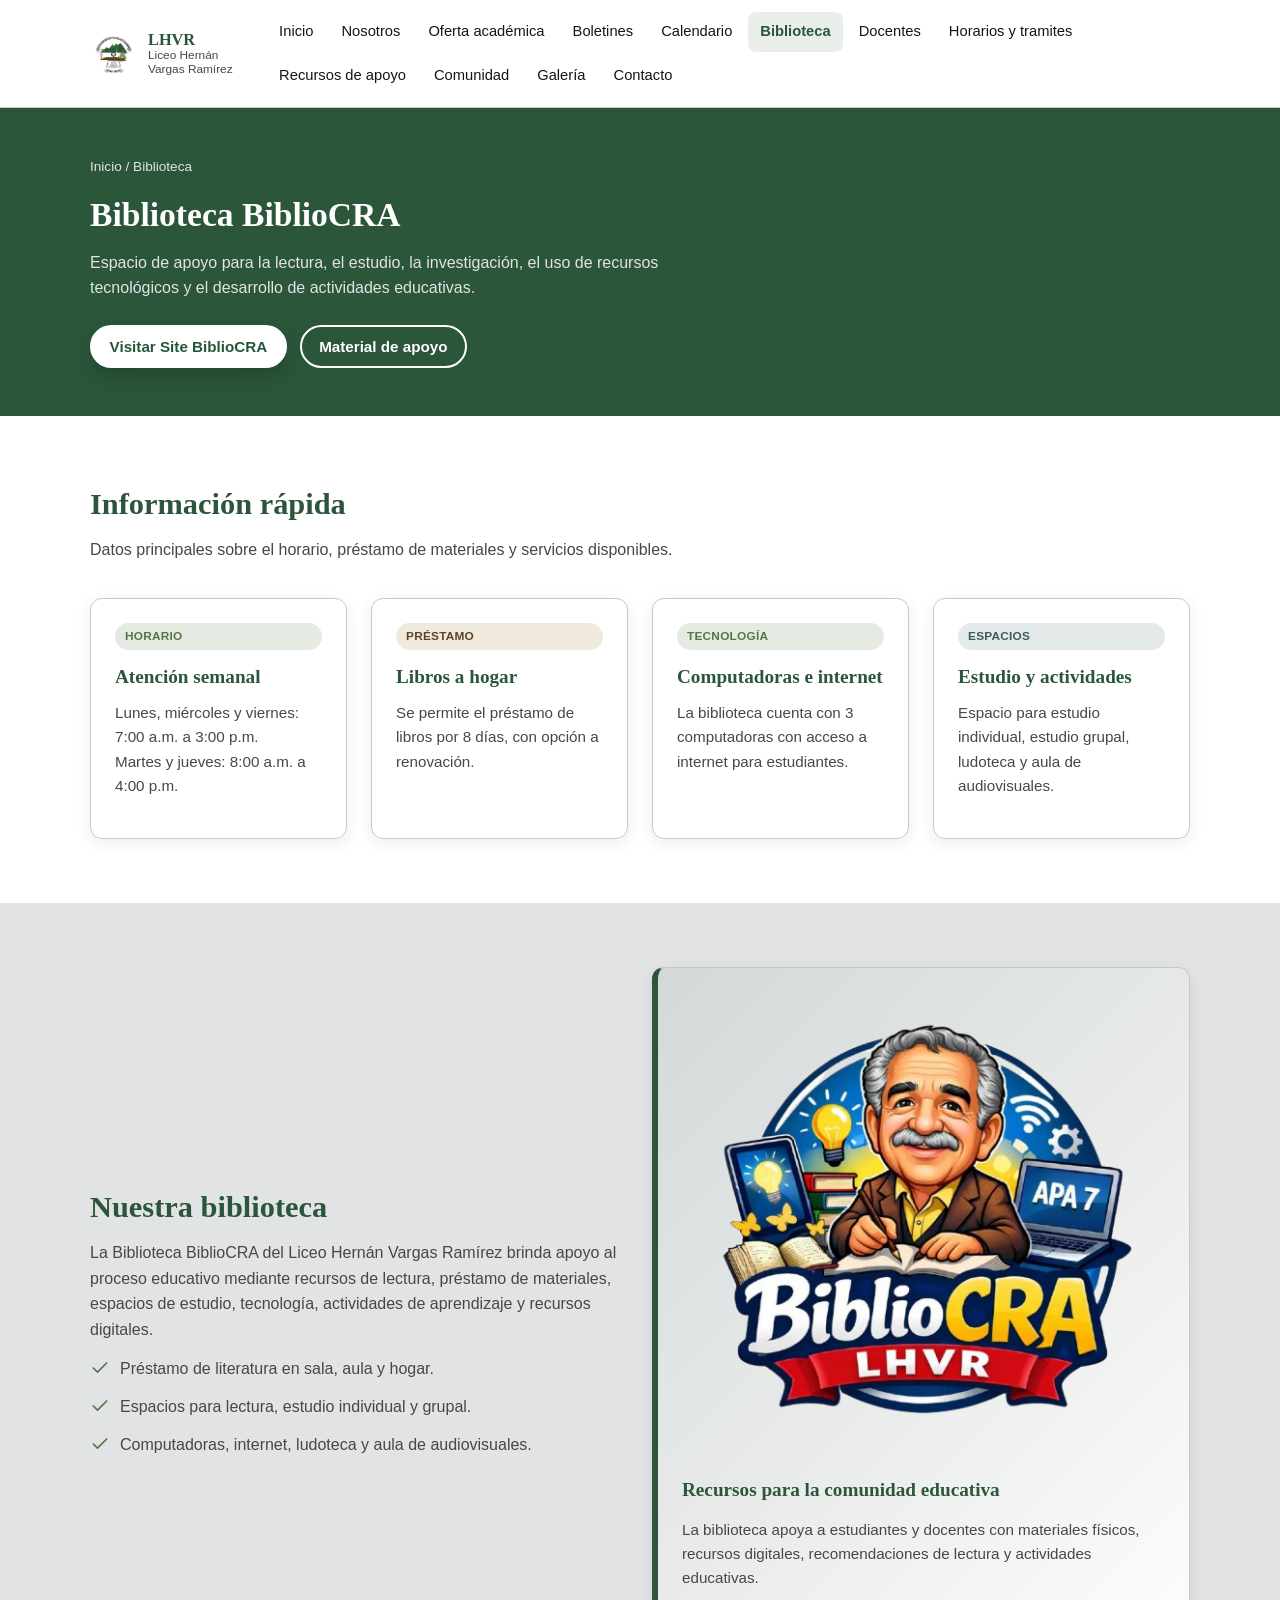
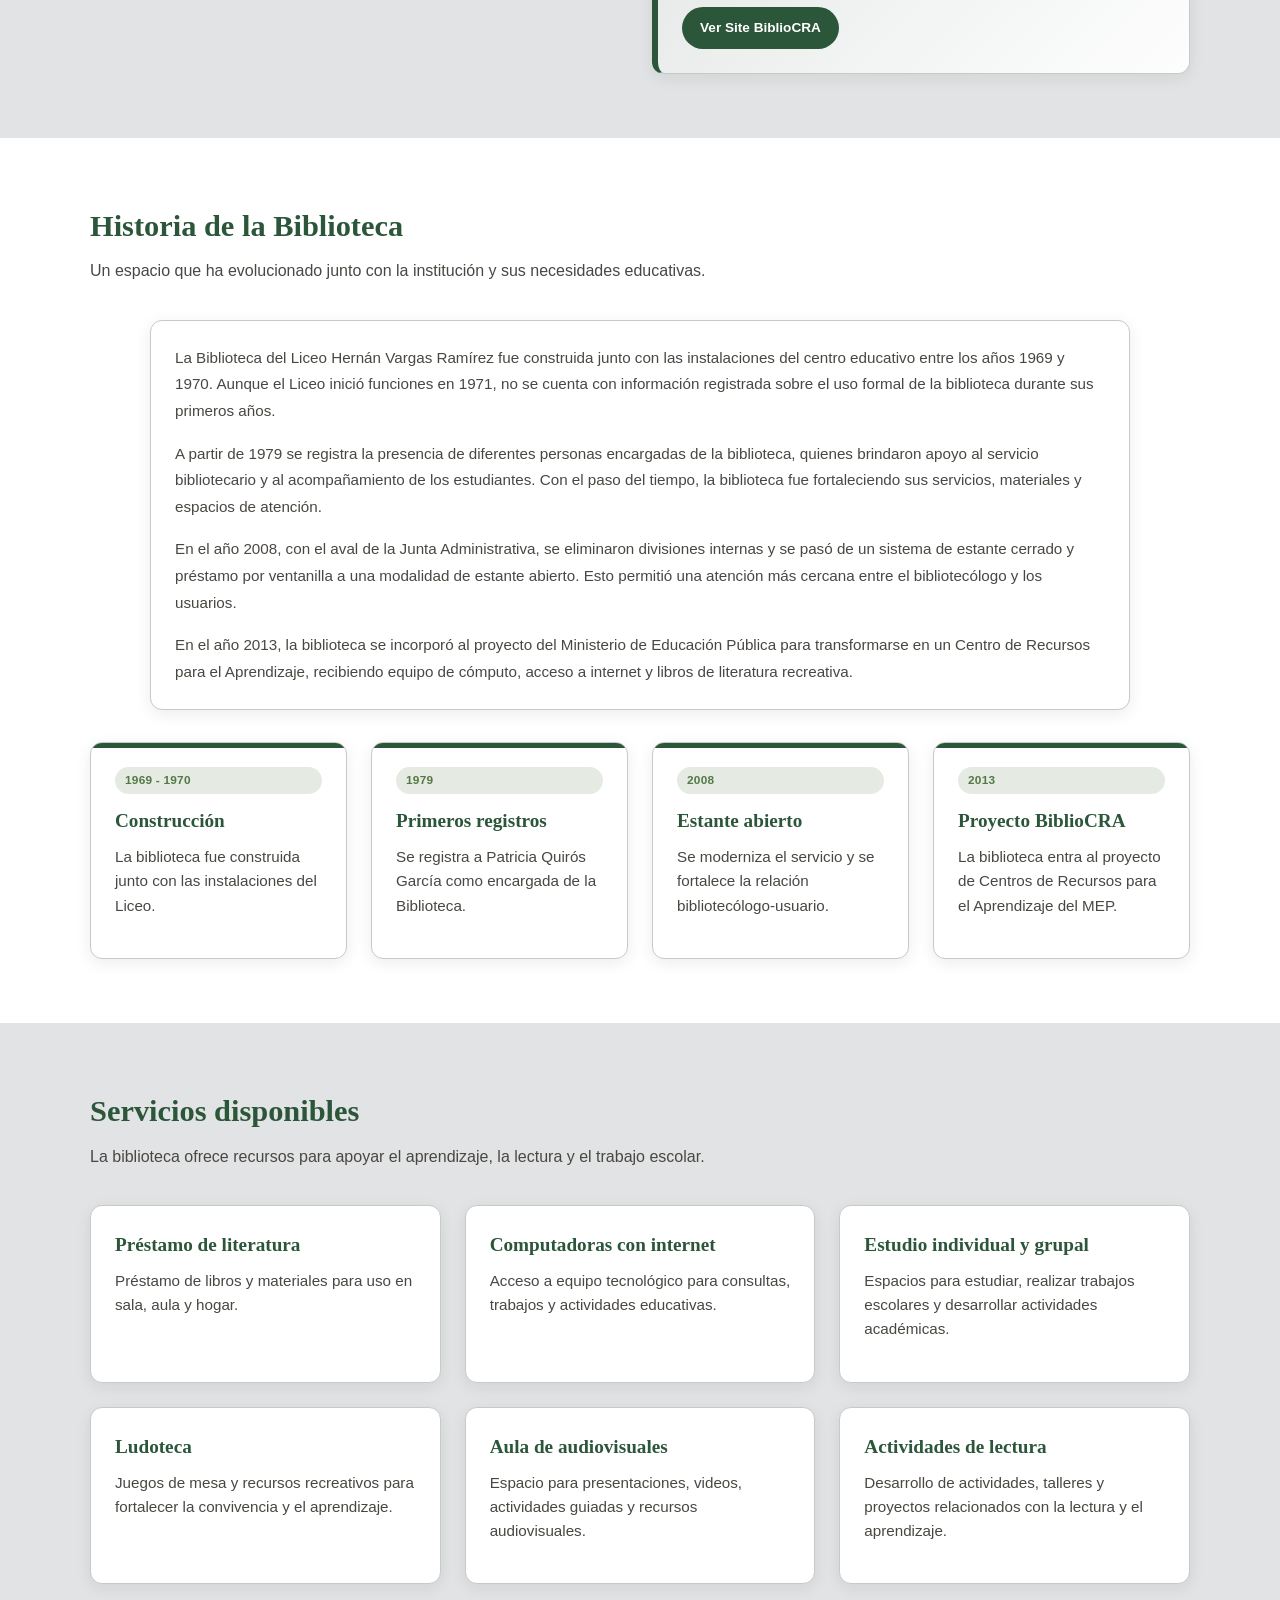
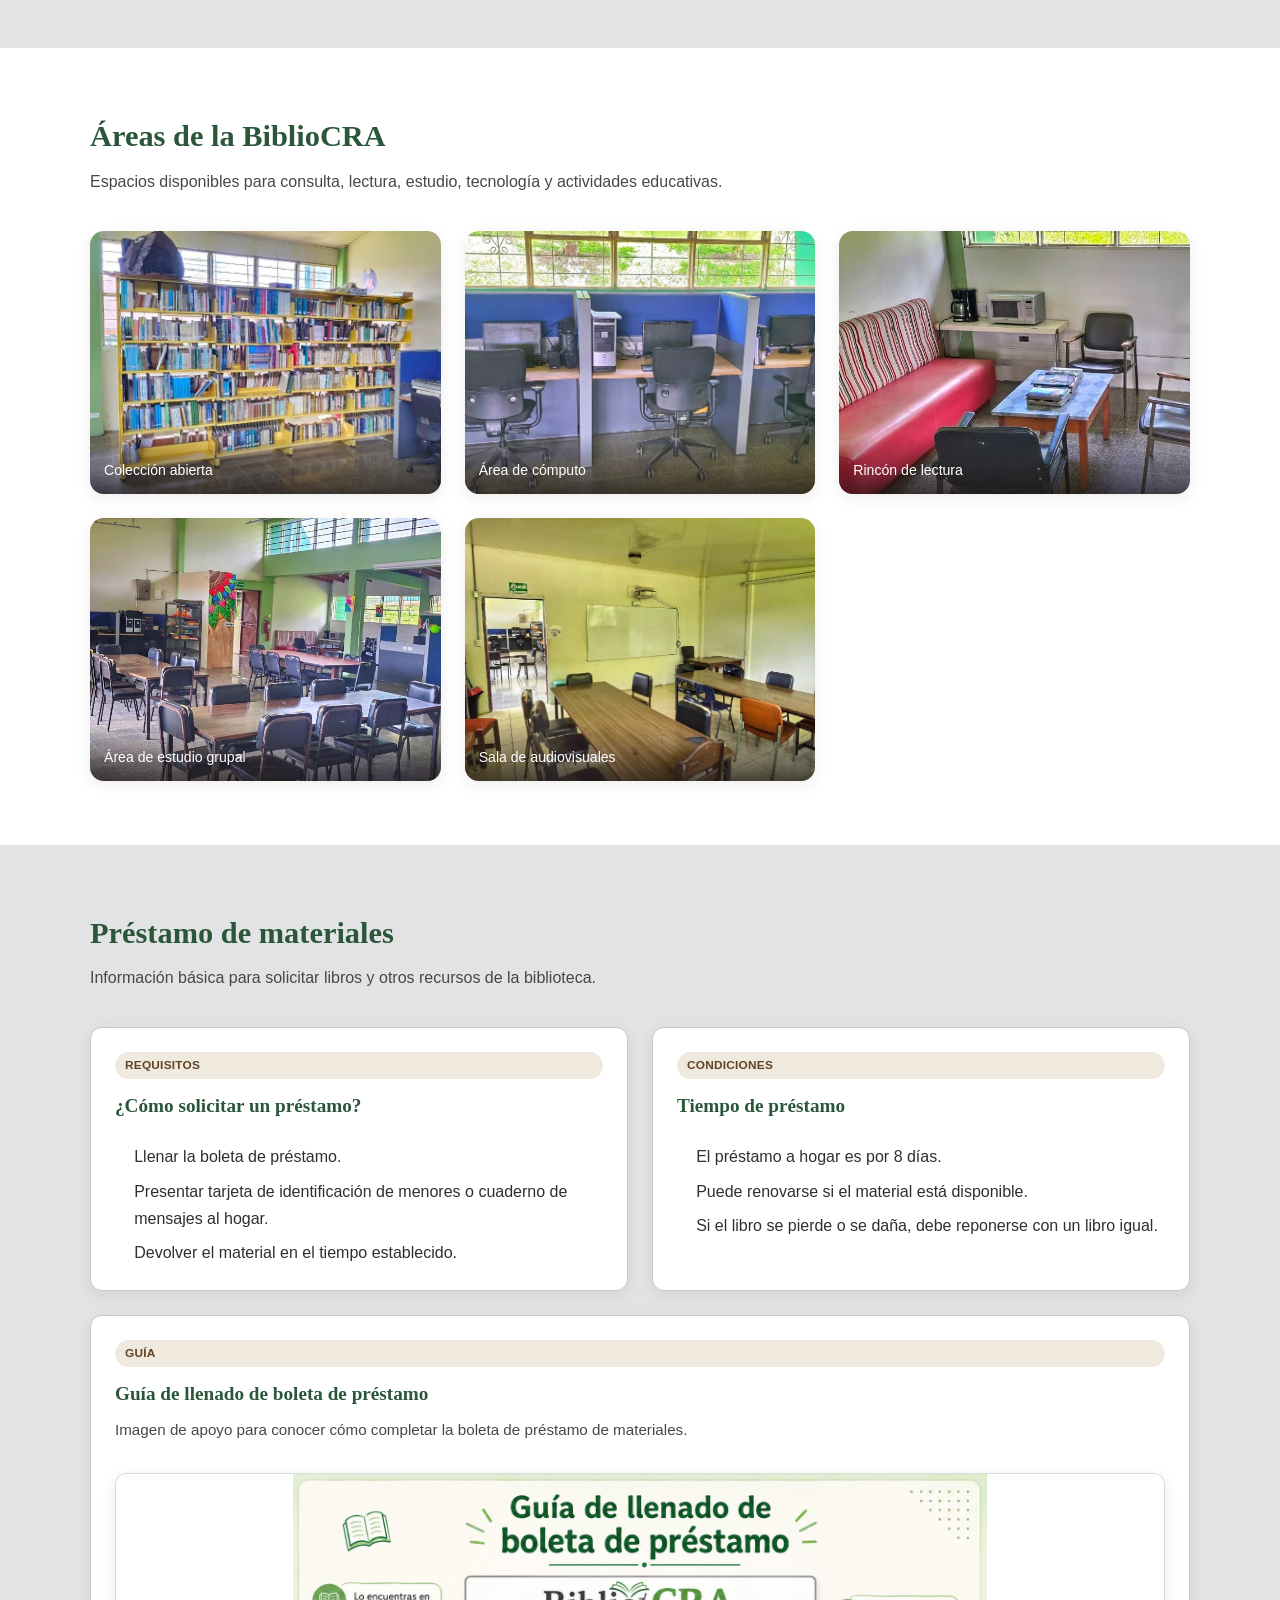
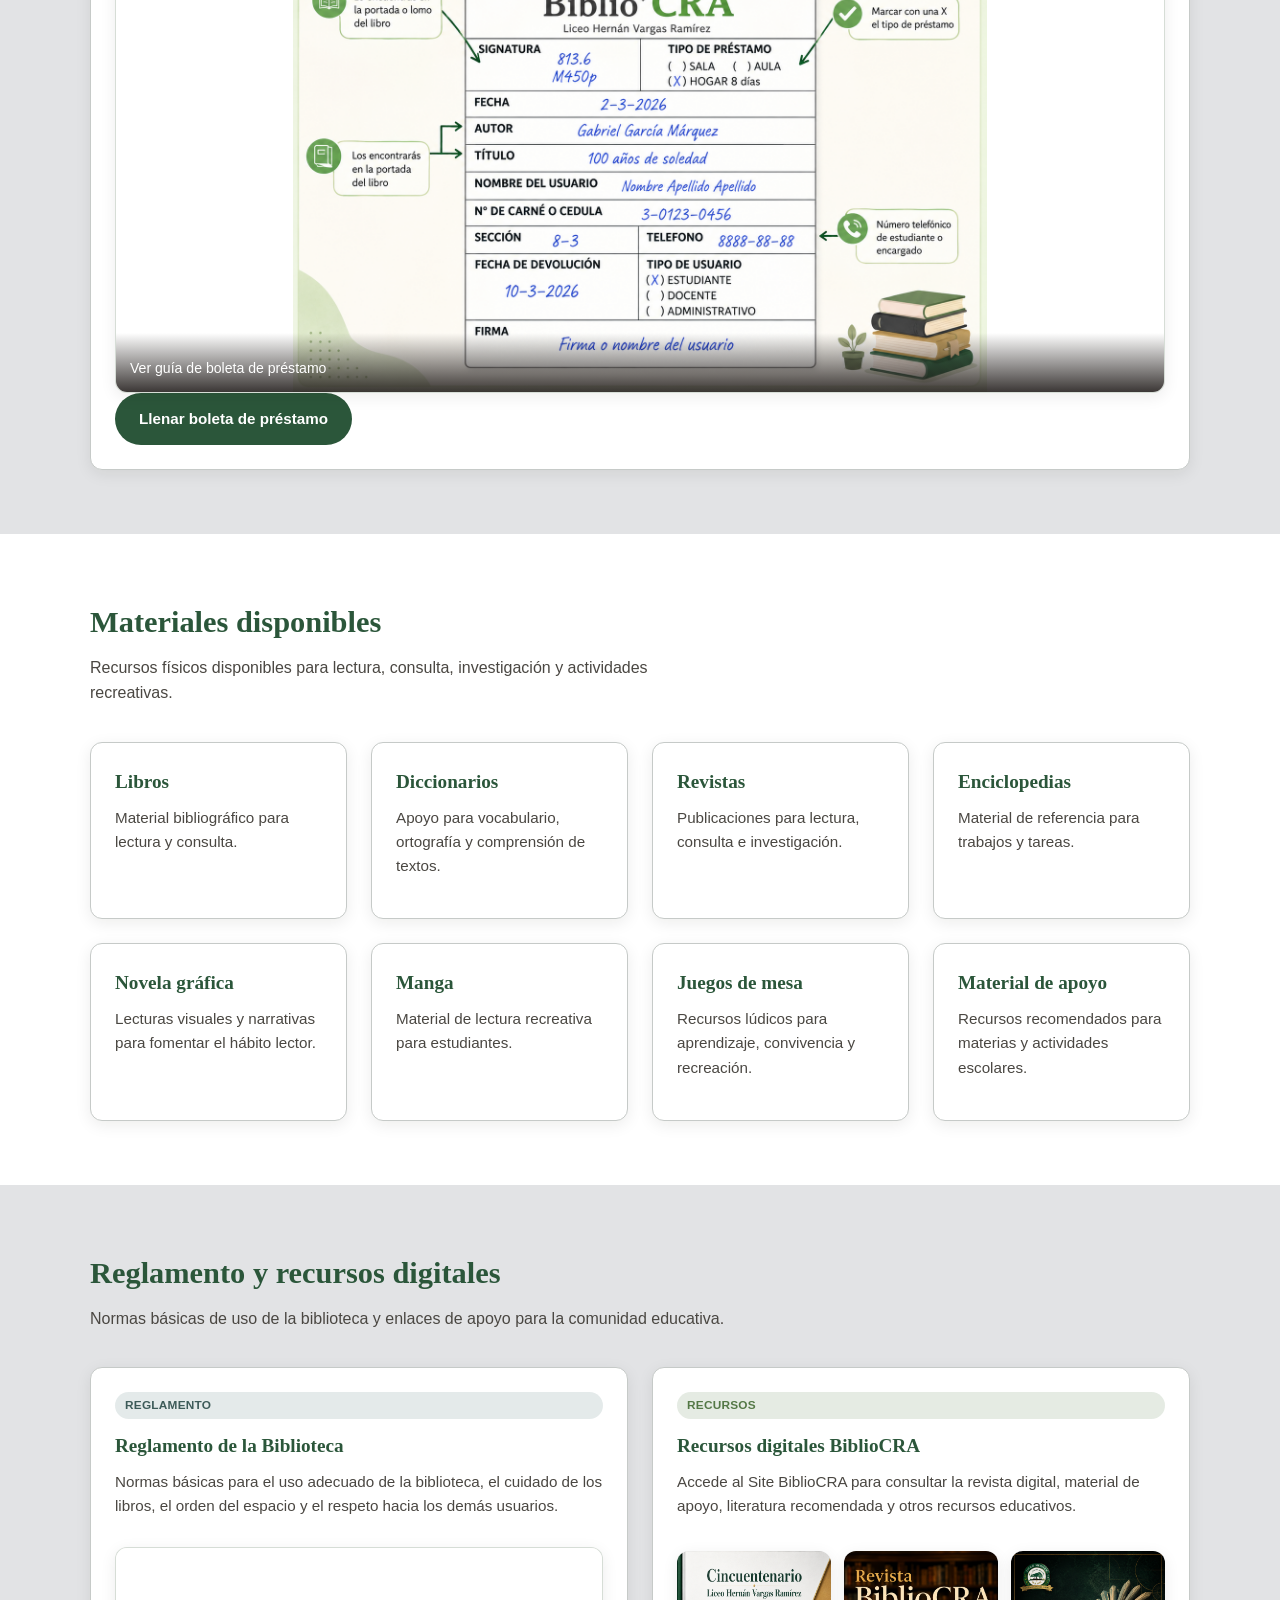
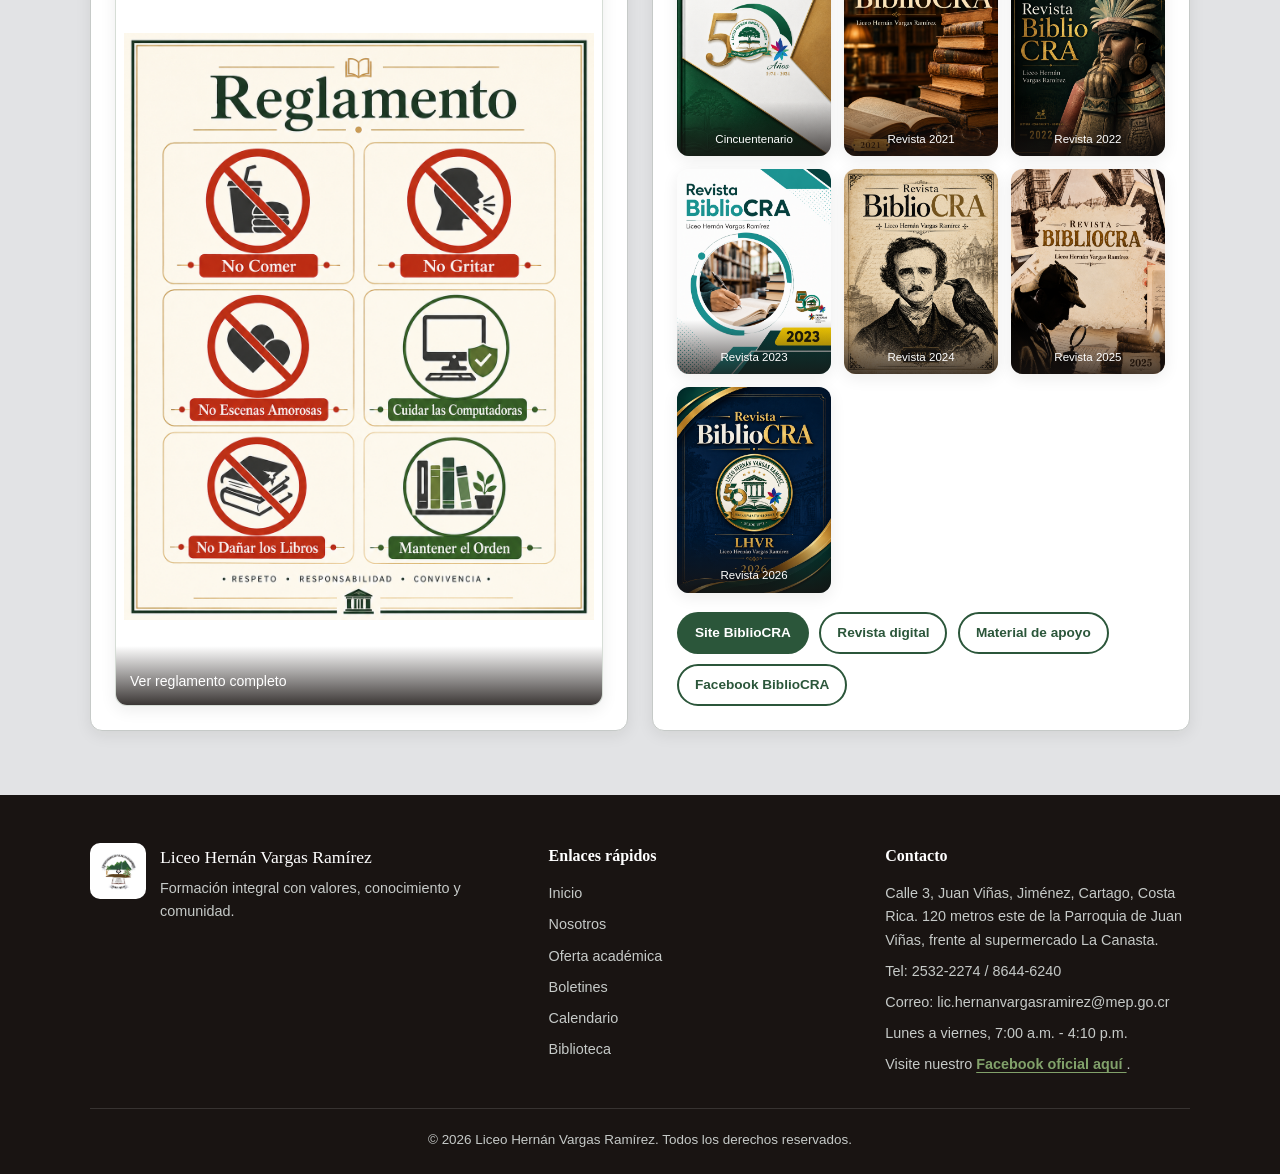
==== commit cda7e086: "Update biblioteca-recursos.html Boton para formulario bibliocra" ====
--- a/pages/biblioteca-recursos.html
+++ b/pages/biblioteca-recursos.html
@@ -377,6 +377,11 @@
               loading="lazy" />
             <figcaption class="galeria__pie">Ver guía de boleta de préstamo</figcaption>
           </figure>
+          <div class="tarjeta__pie biblioteca-formulario-accion">
+            <a class="boton boton--primario" href="FormularioBibliocra.html">
+              Llenar boleta de préstamo
+            </a>
+          </div>
         </article>
       </div>
     </section>
@@ -550,4 +555,4 @@
   <script src="../js/main.js"></script>
 </body>
 
-</html>+</html>
